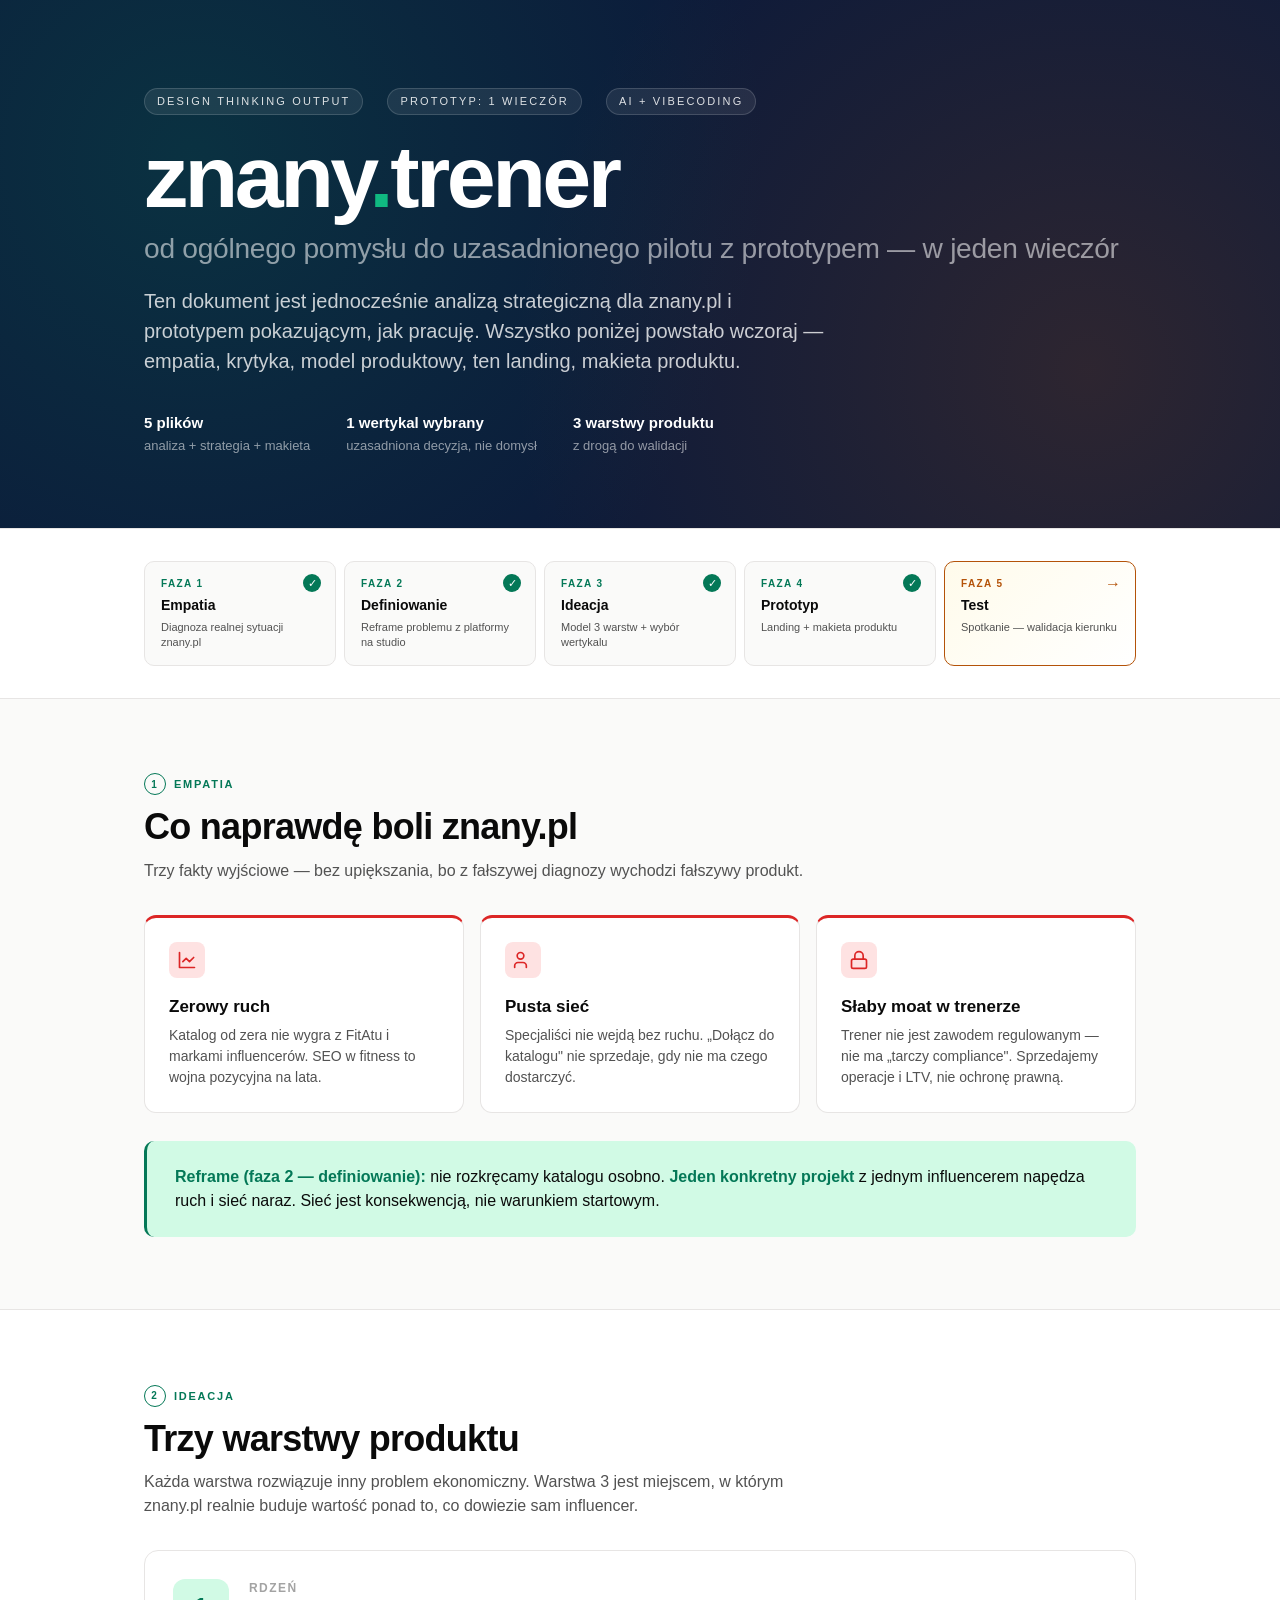
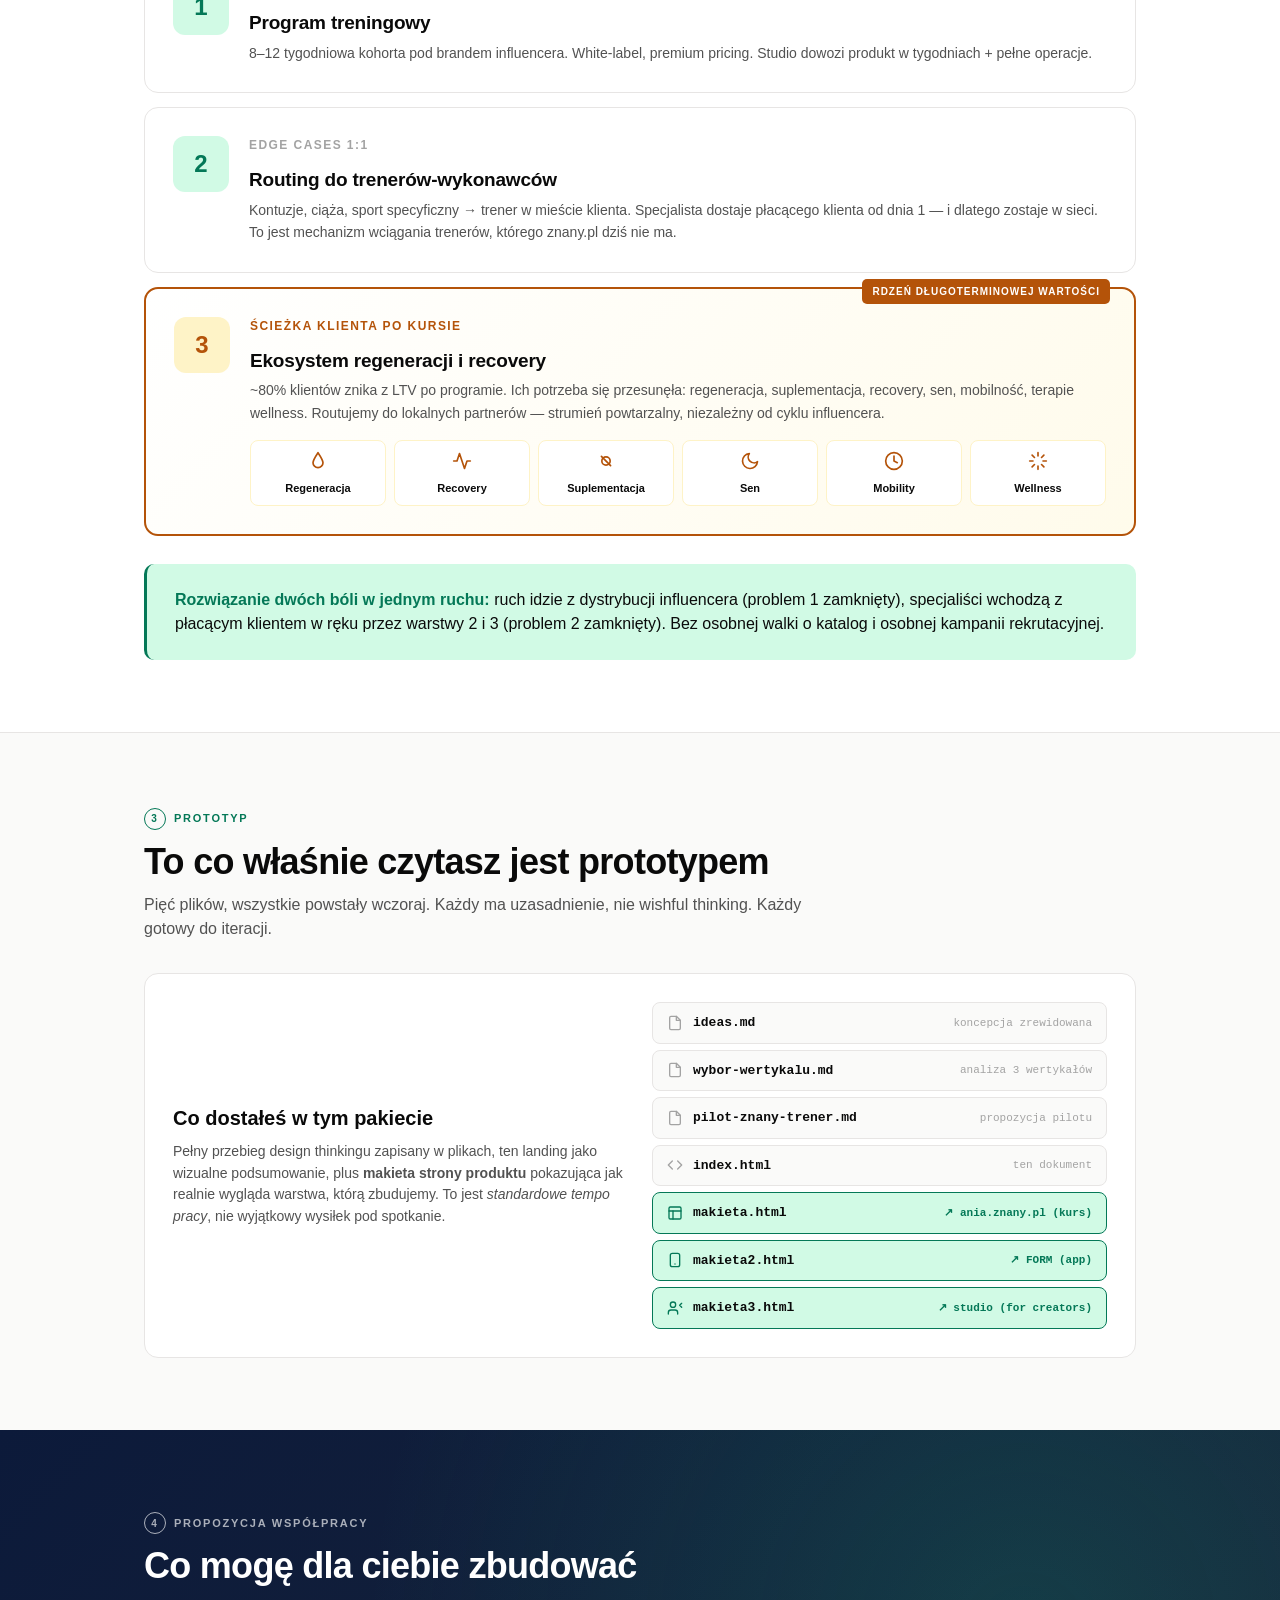
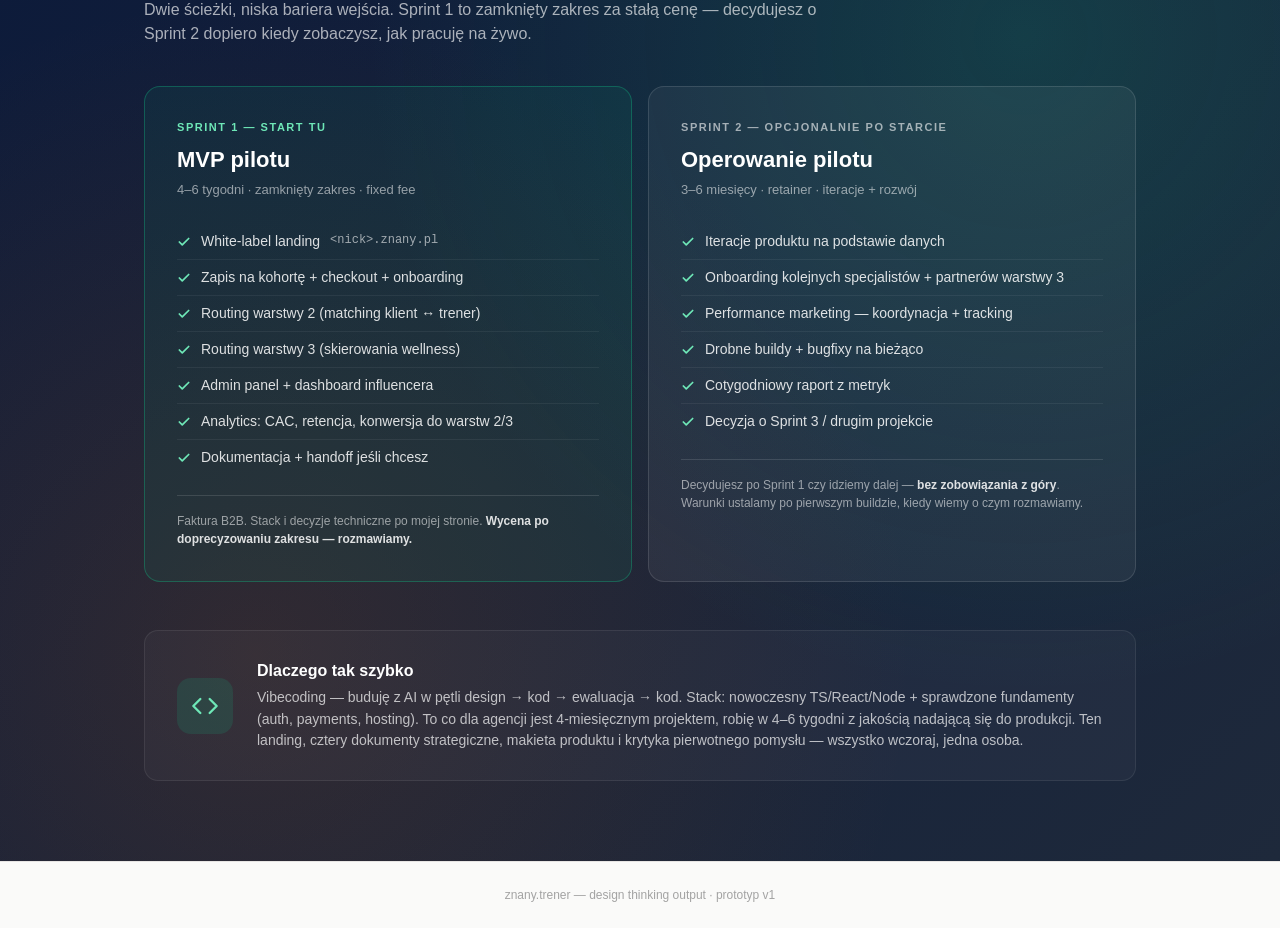
==== index.html @ 014f3fa9 "znany.trener — design thinking output + 3 satellite mockups Pełen output procesu Design Thinking dla" ====
<!DOCTYPE html>
<html lang="pl">
<head>
<meta charset="UTF-8">
<meta name="viewport" content="width=device-width, initial-scale=1.0">
<title>znany.trener — design thinking output</title>
<style>
  :root {
    --bg: #fafaf9;
    --surface: #ffffff;
    --ink: #0a0a0a;
    --ink-2: #525252;
    --ink-3: #a3a3a3;
    --line: #e7e5e4;
    --accent: #047857;
    --accent-soft: #d1fae5;
    --warn: #dc2626;
    --gold: #b45309;
    --gold-soft: #fef3c7;
    --navy: #0c1a3a;
  }
  * { box-sizing: border-box; margin: 0; padding: 0; }
  body {
    font-family: -apple-system, BlinkMacSystemFont, 'Segoe UI', Roboto, sans-serif;
    background: var(--bg);
    color: var(--ink);
    line-height: 1.5;
    -webkit-font-smoothing: antialiased;
  }
  .container { max-width: 1040px; margin: 0 auto; padding: 0 24px; }
  section { padding: 72px 0; }
  a { color: inherit; }

  /* Hero */
  .hero {
    background: var(--navy);
    color: white;
    padding: 88px 0 72px;
    position: relative;
    overflow: hidden;
  }
  .hero::before {
    content: '';
    position: absolute; inset: 0;
    background:
      radial-gradient(circle at 15% 30%, rgba(4,120,87,0.25), transparent 50%),
      radial-gradient(circle at 85% 70%, rgba(180,83,9,0.2), transparent 50%);
  }
  .hero-inner { position: relative; }
  .hero .meta-top {
    font-size: 12px;
    text-transform: uppercase;
    letter-spacing: 0.18em;
    color: rgba(255,255,255,0.55);
    margin-bottom: 20px;
    display: flex;
    gap: 24px;
    flex-wrap: wrap;
    align-items: center;
  }
  .hero .meta-top span.tag {
    display: inline-flex;
    align-items: center;
    gap: 6px;
    background: rgba(255,255,255,0.08);
    border: 1px solid rgba(255,255,255,0.15);
    border-radius: 100px;
    padding: 4px 12px;
    color: rgba(255,255,255,0.85);
    font-size: 11px;
  }
  .hero h1 {
    font-size: clamp(48px, 8vw, 88px);
    font-weight: 800;
    letter-spacing: -0.04em;
    line-height: 0.96;
    margin-bottom: 24px;
  }
  .hero h1 .dot { color: #10b981; }
  .hero h1 small {
    display: block;
    font-size: 0.32em;
    font-weight: 500;
    letter-spacing: -0.01em;
    color: rgba(255,255,255,0.55);
    margin-top: 16px;
  }
  .hero .lead {
    font-size: clamp(17px, 1.7vw, 20px);
    color: rgba(255,255,255,0.78);
    max-width: 680px;
    margin-bottom: 36px;
  }
  .hero-meta {
    display: flex; gap: 36px; flex-wrap: wrap; font-size: 13px;
  }
  .hero-meta div { color: rgba(255,255,255,0.55); }
  .hero-meta strong { display: block; color: white; font-size: 15px; margin-bottom: 2px; }

  /* Process bar */
  .process-bar {
    background: white;
    border-top: 1px solid var(--line);
    border-bottom: 1px solid var(--line);
    padding: 32px 0;
  }
  .process {
    display: grid;
    grid-template-columns: repeat(5, 1fr);
    gap: 8px;
    align-items: stretch;
  }
  @media (max-width: 800px) { .process { grid-template-columns: repeat(2, 1fr); } }
  .phase {
    text-align: left;
    padding: 14px 16px;
    border-radius: 10px;
    background: var(--bg);
    border: 1px solid var(--line);
    position: relative;
  }
  .phase .step {
    font-size: 10px;
    font-weight: 700;
    color: var(--accent);
    letter-spacing: 0.14em;
    text-transform: uppercase;
    margin-bottom: 4px;
  }
  .phase h4 { font-size: 14px; font-weight: 700; margin-bottom: 4px; }
  .phase p { font-size: 11px; color: var(--ink-2); line-height: 1.4; }
  .phase.done::after {
    content: '✓';
    position: absolute;
    top: 12px; right: 14px;
    width: 18px; height: 18px;
    background: var(--accent);
    color: white;
    border-radius: 50%;
    display: flex; align-items: center; justify-content: center;
    font-size: 11px;
  }
  .phase.now {
    background: linear-gradient(135deg, #fffbeb 0%, white 100%);
    border-color: var(--gold);
  }
  .phase.now .step { color: var(--gold); }
  .phase.now::after {
    content: '→';
    position: absolute;
    top: 10px; right: 14px;
    color: var(--gold);
    font-weight: 800;
    font-size: 16px;
  }

  /* Section heading */
  .label {
    font-size: 11px;
    font-weight: 700;
    text-transform: uppercase;
    letter-spacing: 0.16em;
    color: var(--accent);
    margin-bottom: 12px;
    display: inline-flex;
    align-items: center;
    gap: 8px;
  }
  .label .num {
    width: 22px; height: 22px;
    border: 1px solid currentColor;
    border-radius: 50%;
    display: inline-flex;
    align-items: center;
    justify-content: center;
    font-size: 10px;
  }
  h2 {
    font-size: clamp(26px, 3.6vw, 36px);
    font-weight: 800;
    letter-spacing: -0.02em;
    line-height: 1.1;
    margin-bottom: 12px;
    max-width: 760px;
  }
  .h2-sub {
    color: var(--ink-2);
    font-size: 16px;
    max-width: 700px;
    margin-bottom: 32px;
  }

  /* Diagnoza */
  .problems {
    display: grid;
    grid-template-columns: repeat(3, 1fr);
    gap: 16px;
  }
  @media (max-width: 700px) { .problems { grid-template-columns: 1fr; } }
  .problem {
    background: white;
    border: 1px solid var(--line);
    border-top: 3px solid var(--warn);
    border-radius: 12px;
    padding: 24px;
  }
  .problem .ico {
    width: 36px; height: 36px;
    background: #fee2e2;
    border-radius: 8px;
    display: flex; align-items: center; justify-content: center;
    color: var(--warn);
    margin-bottom: 16px;
  }
  .problem h3 { font-size: 17px; font-weight: 700; margin-bottom: 6px; }
  .problem p { font-size: 14px; color: var(--ink-2); }

  .insight {
    margin-top: 28px;
    padding: 24px 28px;
    background: var(--accent-soft);
    border-left: 3px solid var(--accent);
    border-radius: 10px;
    font-size: 16px;
    color: var(--ink);
  }
  .insight strong { color: var(--accent); }

  /* Layers */
  .layers { display: flex; flex-direction: column; gap: 14px; }
  .layer {
    background: white;
    border: 1px solid var(--line);
    border-radius: 14px;
    padding: 28px;
    display: grid;
    grid-template-columns: 56px 1fr;
    gap: 20px;
    align-items: flex-start;
  }
  .layer-num {
    width: 56px; height: 56px;
    border-radius: 12px;
    background: var(--accent-soft);
    color: var(--accent);
    display: flex; align-items: center; justify-content: center;
    font-size: 24px; font-weight: 800;
  }
  .layer h3 { font-size: 19px; font-weight: 700; margin-bottom: 4px; letter-spacing: -0.01em; }
  .layer .sub { font-size: 12px; text-transform: uppercase; letter-spacing: 0.12em; color: var(--ink-3); margin-bottom: 12px; font-weight: 600; }
  .layer p { font-size: 14px; color: var(--ink-2); line-height: 1.6; }

  .layer.gold {
    border: 2px solid var(--gold);
    background: linear-gradient(135deg, white 0%, #fffbeb 100%);
    position: relative;
  }
  .layer.gold .layer-num { background: var(--gold-soft); color: var(--gold); }
  .layer.gold .sub { color: var(--gold); }
  .layer.gold::after {
    content: 'rdzeń długoterminowej wartości';
    position: absolute; top: -10px; right: 24px;
    background: var(--gold); color: white;
    font-size: 10px; font-weight: 700;
    text-transform: uppercase; letter-spacing: 0.1em;
    padding: 5px 10px; border-radius: 5px;
  }
  .substreams {
    margin-top: 16px;
    display: grid;
    grid-template-columns: repeat(6, 1fr);
    gap: 8px;
  }
  @media (max-width: 700px) { .substreams { grid-template-columns: repeat(3, 1fr); } }
  .sub-pill {
    background: white;
    border: 1px solid var(--gold-soft);
    border-radius: 8px;
    padding: 10px 6px;
    text-align: center;
  }
  .sub-pill svg { width: 20px; height: 20px; color: var(--gold); margin-bottom: 4px; }
  .sub-pill div { font-size: 11px; font-weight: 600; color: var(--ink); line-height: 1.2; }

  /* Prototype meta + mockup link */
  .meta-prototype {
    margin-top: 24px;
    background: white;
    border: 1px solid var(--line);
    border-radius: 14px;
    padding: 28px;
    display: grid;
    grid-template-columns: 1fr 1fr;
    gap: 24px;
    align-items: center;
  }
  @media (max-width: 700px) { .meta-prototype { grid-template-columns: 1fr; } }
  .meta-prototype h3 { font-size: 20px; font-weight: 700; margin-bottom: 8px; }
  .meta-prototype p { font-size: 14px; color: var(--ink-2); line-height: 1.55; }
  .file-list { display: flex; flex-direction: column; gap: 6px; }
  .file-row {
    display: flex; align-items: center; gap: 10px;
    background: var(--bg);
    border: 1px solid var(--line);
    border-radius: 8px;
    padding: 10px 14px;
    font-size: 13px;
    font-family: 'SF Mono', Monaco, Consolas, monospace;
    text-decoration: none;
    color: inherit;
    transition: background 0.15s;
  }
  .file-row svg { color: var(--ink-3); flex-shrink: 0; }
  .file-row .name { color: var(--ink); font-weight: 600; }
  .file-row .size { color: var(--ink-3); margin-left: auto; font-size: 11px; }
  .file-row.cta {
    background: var(--accent-soft);
    border-color: var(--accent);
  }
  .file-row.cta:hover { background: #a7f3d0; }
  .file-row.cta svg { color: var(--accent); }
  .file-row.cta .size { color: var(--accent); font-weight: 700; }

  /* Offer */
  .offer {
    background: linear-gradient(135deg, #0c1a3a 0%, #1e293b 100%);
    color: white;
    padding: 80px 0;
    position: relative;
    overflow: hidden;
  }
  .offer::before {
    content: ''; position: absolute; inset: 0;
    background:
      radial-gradient(circle at 80% 20%, rgba(16,185,129,0.18), transparent 50%),
      radial-gradient(circle at 20% 80%, rgba(180,83,9,0.18), transparent 50%);
  }
  .offer .container { position: relative; }
  .offer .label { color: rgba(255,255,255,0.65); }
  .offer h2 { color: white; max-width: 800px; }
  .offer .h2-sub { color: rgba(255,255,255,0.65); margin-bottom: 40px; }

  .sprints {
    display: grid;
    grid-template-columns: 1fr 1fr;
    gap: 16px;
  }
  @media (max-width: 800px) { .sprints { grid-template-columns: 1fr; } }
  .sprint {
    background: rgba(255,255,255,0.05);
    border: 1px solid rgba(255,255,255,0.12);
    border-radius: 16px;
    padding: 32px;
  }
  .sprint.primary {
    background: rgba(16,185,129,0.08);
    border-color: rgba(16,185,129,0.35);
  }
  .sprint-tag {
    font-size: 11px;
    text-transform: uppercase;
    letter-spacing: 0.14em;
    color: rgba(255,255,255,0.6);
    font-weight: 700;
    margin-bottom: 8px;
  }
  .sprint.primary .sprint-tag { color: #6ee7b7; }
  .sprint h3 { font-size: 22px; font-weight: 800; margin-bottom: 4px; }
  .sprint .duration { font-size: 13px; color: rgba(255,255,255,0.55); margin-bottom: 24px; }
  .sprint ul { list-style: none; padding: 0; margin-bottom: 20px; }
  .sprint li {
    font-size: 14px;
    color: rgba(255,255,255,0.85);
    padding: 7px 0;
    display: flex;
    gap: 10px;
    align-items: flex-start;
    border-bottom: 1px solid rgba(255,255,255,0.06);
  }
  .sprint li:last-child { border-bottom: none; }
  .sprint li svg { color: #6ee7b7; flex-shrink: 0; margin-top: 4px; }
  .sprint .terms {
    font-size: 12px;
    color: rgba(255,255,255,0.55);
    line-height: 1.55;
    padding-top: 16px;
    border-top: 1px solid rgba(255,255,255,0.12);
  }
  .sprint .terms strong { color: rgba(255,255,255,0.85); }

  /* About me */
  .about {
    margin-top: 48px;
    background: rgba(255,255,255,0.03);
    border: 1px solid rgba(255,255,255,0.08);
    border-radius: 14px;
    padding: 28px 32px;
    display: grid;
    grid-template-columns: auto 1fr;
    gap: 24px;
    align-items: center;
  }
  @media (max-width: 700px) { .about { grid-template-columns: 1fr; } }
  .about-icon {
    width: 56px; height: 56px;
    background: rgba(16,185,129,0.15);
    color: #6ee7b7;
    border-radius: 14px;
    display: flex; align-items: center; justify-content: center;
  }
  .about h4 { font-size: 16px; font-weight: 700; color: white; margin-bottom: 4px; }
  .about p { font-size: 14px; color: rgba(255,255,255,0.7); line-height: 1.55; }

  footer {
    padding: 24px 0;
    text-align: center;
    color: var(--ink-3);
    font-size: 12px;
    border-top: 1px solid var(--line);
  }

  /* ============================
     MOBILE FIXES
     ============================ */
  @media (max-width: 640px) {
    .container { padding: 0 18px; }
    section { padding: 56px 0; }

    /* Hero */
    .hero { padding: 56px 0 52px; }
    .hero .meta-top { gap: 8px; margin-bottom: 16px; }
    .hero .meta-top span.tag { font-size: 10px; padding: 4px 10px; letter-spacing: 0.1em; }
    .hero h1 { font-size: 44px; margin-bottom: 18px; line-height: 0.98; letter-spacing: -0.03em; }
    .hero h1 small { font-size: 14px; margin-top: 12px; line-height: 1.35; }
    .hero .lead { font-size: 15px; margin-bottom: 28px; line-height: 1.5; }
    .hero-meta { gap: 18px; }
    .hero-meta div { font-size: 12px; }
    .hero-meta strong { font-size: 13px; margin-bottom: 2px; }

    /* Process bar — single column on small */
    .process-bar { padding: 22px 0; }
    .process { grid-template-columns: 1fr; gap: 6px; }
    .phase { padding: 12px 14px; padding-right: 38px; }
    .phase h4 { font-size: 13px; }
    .phase p { font-size: 11px; }
    .phase.done::after, .phase.now::after { top: 14px; }

    /* Sections */
    h2 { font-size: 26px; margin-bottom: 8px; letter-spacing: -0.02em; line-height: 1.15; }
    .h2-sub, p.intro { font-size: 15px; margin-bottom: 28px; line-height: 1.55; }
    .label { font-size: 10px; letter-spacing: 0.14em; }
    .label .num { width: 20px; height: 20px; font-size: 9px; }

    /* Problem cards */
    .problems { gap: 12px; }
    .problem { padding: 20px; border-radius: 10px; }
    .problem .ico { width: 32px; height: 32px; margin-bottom: 14px; }
    .problem h3 { font-size: 16px; }
    .problem p { font-size: 13px; }

    /* Insight callout */
    .insight, [class*="insight"] { padding: 18px 20px; font-size: 14px; line-height: 1.55; }

    /* Layers */
    .layers { gap: 10px; }
    .layer { padding: 22px 20px; grid-template-columns: 44px 1fr; gap: 16px; border-radius: 12px; }
    .layer-num { width: 44px; height: 44px; font-size: 20px; border-radius: 10px; }
    .layer h3 { font-size: 17px; }
    .layer .sub { font-size: 10px; margin-bottom: 8px; letter-spacing: 0.1em; }
    .layer p { font-size: 13px; line-height: 1.55; }

    /* Layer 3 ribbon — krótszy tekst i mniej miejsca */
    .layer.gold::after {
      content: 'rdzeń wartości';
      right: 14px;
      top: -9px;
      font-size: 9px;
      padding: 4px 8px;
      letter-spacing: 0.06em;
    }

    /* Substreams — 2 cols zamiast 3 dla większych pillów */
    .substreams { grid-template-columns: repeat(2, 1fr); gap: 6px; margin-top: 14px; }
    .sub-pill { padding: 12px 8px; }
    .sub-pill svg { width: 20px; height: 20px; }
    .sub-pill div { font-size: 11px; }

    /* Prototype meta */
    .meta-prototype { padding: 22px 20px; gap: 18px; border-radius: 12px; }
    .meta-prototype h3 { font-size: 18px; }
    .meta-prototype p { font-size: 13px; }
    .file-row { padding: 10px 12px; font-size: 12px; border-radius: 7px; }
    .file-row .size { font-size: 10px; }

    /* Offer */
    .offer { padding: 56px 0; }
    .sprints { gap: 12px; }
    .sprint { padding: 24px 20px; border-radius: 12px; }
    .sprint h3 { font-size: 19px; }
    .sprint .duration { font-size: 12px; margin-bottom: 18px; }
    .sprint ul { margin-bottom: 16px; }
    .sprint li { font-size: 13px; padding: 6px 0; }
    .sprint li code { font-size: 11px !important; word-break: break-all; }
    .sprint .terms { font-size: 11px; padding-top: 14px; line-height: 1.55; }

    /* About */
    .about { padding: 22px 20px; gap: 16px; border-radius: 10px; }
    .about-icon { width: 44px; height: 44px; }
    .about h4 { font-size: 15px; }
    .about p { font-size: 13px; line-height: 1.55; }

    /* Footer */
    footer { padding: 20px 0; font-size: 11px; }
  }

  /* Very small phones */
  @media (max-width: 360px) {
    .container { padding: 0 14px; }
    .hero h1 { font-size: 38px; }
    .hero .meta-top span.tag { font-size: 9px; padding: 3px 8px; }
    .hero-meta { gap: 14px; }
    h2 { font-size: 23px; }
    .layer-num { width: 40px; height: 40px; font-size: 18px; }
    .layer { grid-template-columns: 40px 1fr; gap: 14px; padding: 20px 16px; }
  }
</style>
</head>
<body>

<!-- HERO -->
<section class="hero">
  <div class="container hero-inner">
    <div class="meta-top">
      <span class="tag">design thinking output</span>
      <span class="tag">prototyp: 1 wieczór</span>
      <span class="tag">AI + vibecoding</span>
    </div>
    <h1>znany<span class="dot">.</span>trener
      <small>od ogólnego pomysłu do uzasadnionego pilotu z prototypem — w jeden wieczór</small>
    </h1>
    <p class="lead">Ten dokument jest jednocześnie analizą strategiczną dla znany.pl i prototypem pokazującym, jak pracuję. Wszystko poniżej powstało wczoraj — empatia, krytyka, model produktowy, ten landing, makieta produktu.</p>
    <div class="hero-meta">
      <div><strong>5 plików</strong>analiza + strategia + makieta</div>
      <div><strong>1 wertykal wybrany</strong>uzasadniona decyzja, nie domysł</div>
      <div><strong>3 warstwy produktu</strong>z drogą do walidacji</div>
    </div>
  </div>
</section>

<!-- PROCESS BAR -->
<div class="process-bar">
  <div class="container">
    <div class="process">
      <div class="phase done">
        <div class="step">faza 1</div>
        <h4>Empatia</h4>
        <p>Diagnoza realnej sytuacji znany.pl</p>
      </div>
      <div class="phase done">
        <div class="step">faza 2</div>
        <h4>Definiowanie</h4>
        <p>Reframe problemu z platformy na studio</p>
      </div>
      <div class="phase done">
        <div class="step">faza 3</div>
        <h4>Ideacja</h4>
        <p>Model 3 warstw + wybór wertykalu</p>
      </div>
      <div class="phase done">
        <div class="step">faza 4</div>
        <h4>Prototyp</h4>
        <p>Landing + makieta produktu</p>
      </div>
      <div class="phase now">
        <div class="step">faza 5</div>
        <h4>Test</h4>
        <p>Spotkanie — walidacja kierunku</p>
      </div>
    </div>
  </div>
</div>

<!-- EMPATHY -->
<section>
  <div class="container">
    <div class="label"><span class="num">1</span>empatia</div>
    <h2>Co naprawdę boli znany.pl</h2>
    <p class="h2-sub">Trzy fakty wyjściowe — bez upiększania, bo z fałszywej diagnozy wychodzi fałszywy produkt.</p>

    <div class="problems">
      <div class="problem">
        <div class="ico">
          <svg width="20" height="20" viewBox="0 0 24 24" fill="none" stroke="currentColor" stroke-width="2" stroke-linecap="round" stroke-linejoin="round"><path d="M3 3v18h18"/><path d="M7 14l4-4 4 4 5-5"/></svg>
        </div>
        <h3>Zerowy ruch</h3>
        <p>Katalog od zera nie wygra z FitAtu i markami influencerów. SEO w fitness to wojna pozycyjna na lata.</p>
      </div>
      <div class="problem">
        <div class="ico">
          <svg width="20" height="20" viewBox="0 0 24 24" fill="none" stroke="currentColor" stroke-width="2" stroke-linecap="round" stroke-linejoin="round"><path d="M16 21v-2a4 4 0 0 0-4-4H6a4 4 0 0 0-4 4v2"/><circle cx="9" cy="7" r="4"/></svg>
        </div>
        <h3>Pusta sieć</h3>
        <p>Specjaliści nie wejdą bez ruchu. „Dołącz do katalogu" nie sprzedaje, gdy nie ma czego dostarczyć.</p>
      </div>
      <div class="problem">
        <div class="ico">
          <svg width="20" height="20" viewBox="0 0 24 24" fill="none" stroke="currentColor" stroke-width="2" stroke-linecap="round" stroke-linejoin="round"><rect x="3" y="11" width="18" height="11" rx="2"/><path d="M7 11V7a5 5 0 0 1 10 0v4"/></svg>
        </div>
        <h3>Słaby moat w trenerze</h3>
        <p>Trener nie jest zawodem regulowanym — nie ma „tarczy compliance". Sprzedajemy operacje i LTV, nie ochronę prawną.</p>
      </div>
    </div>

    <div class="insight">
      <strong>Reframe (faza 2 — definiowanie):</strong> nie rozkręcamy katalogu osobno. <strong>Jeden konkretny projekt</strong> z jednym influencerem napędza ruch i sieć naraz. Sieć jest konsekwencją, nie warunkiem startowym.
    </div>
  </div>
</section>

<!-- IDEATE: 3 LAYERS -->
<section style="background: white; border-top: 1px solid var(--line); border-bottom: 1px solid var(--line);">
  <div class="container">
    <div class="label"><span class="num">2</span>ideacja</div>
    <h2>Trzy warstwy produktu</h2>
    <p class="h2-sub">Każda warstwa rozwiązuje inny problem ekonomiczny. Warstwa 3 jest miejscem, w którym znany.pl realnie buduje wartość ponad to, co dowiezie sam influencer.</p>

    <div class="layers">
      <div class="layer">
        <div class="layer-num">1</div>
        <div>
          <div class="sub">rdzeń</div>
          <h3>Program treningowy</h3>
          <p>8–12 tygodniowa kohorta pod brandem influencera. White-label, premium pricing. Studio dowozi produkt w tygodniach + pełne operacje.</p>
        </div>
      </div>

      <div class="layer">
        <div class="layer-num">2</div>
        <div>
          <div class="sub">edge cases 1:1</div>
          <h3>Routing do trenerów-wykonawców</h3>
          <p>Kontuzje, ciąża, sport specyficzny → trener w mieście klienta. Specjalista dostaje płacącego klienta od dnia 1 — i dlatego zostaje w sieci. To jest mechanizm wciągania trenerów, którego znany.pl dziś nie ma.</p>
        </div>
      </div>

      <div class="layer gold">
        <div class="layer-num">3</div>
        <div>
          <div class="sub">ścieżka klienta po kursie</div>
          <h3>Ekosystem regeneracji i recovery</h3>
          <p>~80% klientów znika z LTV po programie. Ich potrzeba się przesunęła: regeneracja, suplementacja, recovery, sen, mobilność, terapie wellness. Routujemy do lokalnych partnerów — strumień powtarzalny, niezależny od cyklu influencera.</p>
          <div class="substreams">
            <div class="sub-pill"><svg viewBox="0 0 24 24" fill="none" stroke="currentColor" stroke-width="2" stroke-linecap="round" stroke-linejoin="round"><path d="M12 2C8 8 6 11 6 14a6 6 0 0 0 12 0c0-3-2-6-6-12z"/></svg><div>Regeneracja</div></div>
            <div class="sub-pill"><svg viewBox="0 0 24 24" fill="none" stroke="currentColor" stroke-width="2" stroke-linecap="round" stroke-linejoin="round"><path d="M22 12h-4l-3 9L9 3l-3 9H2"/></svg><div>Recovery</div></div>
            <div class="sub-pill"><svg viewBox="0 0 24 24" fill="none" stroke="currentColor" stroke-width="2" stroke-linecap="round" stroke-linejoin="round"><circle cx="12" cy="12" r="5"/><path d="M6.5 6.5l11 11"/></svg><div>Suplementacja</div></div>
            <div class="sub-pill"><svg viewBox="0 0 24 24" fill="none" stroke="currentColor" stroke-width="2" stroke-linecap="round" stroke-linejoin="round"><path d="M21 12.79A9 9 0 1 1 11.21 3 7 7 0 0 0 21 12.79z"/></svg><div>Sen</div></div>
            <div class="sub-pill"><svg viewBox="0 0 24 24" fill="none" stroke="currentColor" stroke-width="2" stroke-linecap="round" stroke-linejoin="round"><circle cx="12" cy="12" r="10"/><path d="M12 6v6l4 2"/></svg><div>Mobility</div></div>
            <div class="sub-pill"><svg viewBox="0 0 24 24" fill="none" stroke="currentColor" stroke-width="2" stroke-linecap="round" stroke-linejoin="round"><path d="M12 2v4M12 18v4M2 12h4M18 12h4M4.93 4.93l2.83 2.83M16.24 16.24l2.83 2.83M4.93 19.07l2.83-2.83M16.24 7.76l2.83-2.83"/></svg><div>Wellness</div></div>
          </div>
        </div>
      </div>
    </div>

    <div class="insight">
      <strong>Rozwiązanie dwóch bóli w jednym ruchu:</strong> ruch idzie z dystrybucji influencera (problem 1 zamknięty), specjaliści wchodzą z płacącym klientem w ręku przez warstwy 2 i 3 (problem 2 zamknięty). Bez osobnej walki o katalog i osobnej kampanii rekrutacyjnej.
    </div>
  </div>
</section>

<!-- PROTOTYPE (META) -->
<section>
  <div class="container">
    <div class="label"><span class="num">3</span>prototyp</div>
    <h2>To co właśnie czytasz jest prototypem</h2>
    <p class="h2-sub">Pięć plików, wszystkie powstały wczoraj. Każdy ma uzasadnienie, nie wishful thinking. Każdy gotowy do iteracji.</p>

    <div class="meta-prototype">
      <div>
        <h3>Co dostałeś w tym pakiecie</h3>
        <p>Pełny przebieg design thinkingu zapisany w plikach, ten landing jako wizualne podsumowanie, plus <strong>makieta strony produktu</strong> pokazująca jak realnie wygląda warstwa, którą zbudujemy. To jest <em>standardowe tempo pracy</em>, nie wyjątkowy wysiłek pod spotkanie.</p>
      </div>
      <div class="file-list">
        <a class="file-row" href="reader.html#ideas">
          <svg width="16" height="16" viewBox="0 0 24 24" fill="none" stroke="currentColor" stroke-width="2" stroke-linecap="round" stroke-linejoin="round"><path d="M14 2H6a2 2 0 0 0-2 2v16a2 2 0 0 0 2 2h12a2 2 0 0 0 2-2V8z"/><polyline points="14 2 14 8 20 8"/></svg>
          <span class="name">ideas.md</span>
          <span class="size">koncepcja zrewidowana</span>
        </a>
        <a class="file-row" href="reader.html#wybor">
          <svg width="16" height="16" viewBox="0 0 24 24" fill="none" stroke="currentColor" stroke-width="2" stroke-linecap="round" stroke-linejoin="round"><path d="M14 2H6a2 2 0 0 0-2 2v16a2 2 0 0 0 2 2h12a2 2 0 0 0 2-2V8z"/><polyline points="14 2 14 8 20 8"/></svg>
          <span class="name">wybor-wertykalu.md</span>
          <span class="size">analiza 3 wertykałów</span>
        </a>
        <a class="file-row" href="reader.html#pilot">
          <svg width="16" height="16" viewBox="0 0 24 24" fill="none" stroke="currentColor" stroke-width="2" stroke-linecap="round" stroke-linejoin="round"><path d="M14 2H6a2 2 0 0 0-2 2v16a2 2 0 0 0 2 2h12a2 2 0 0 0 2-2V8z"/><polyline points="14 2 14 8 20 8"/></svg>
          <span class="name">pilot-znany-trener.md</span>
          <span class="size">propozycja pilotu</span>
        </a>
        <div class="file-row">
          <svg width="16" height="16" viewBox="0 0 24 24" fill="none" stroke="currentColor" stroke-width="2" stroke-linecap="round" stroke-linejoin="round"><polyline points="16 18 22 12 16 6"/><polyline points="8 6 2 12 8 18"/></svg>
          <span class="name">index.html</span>
          <span class="size">ten dokument</span>
        </div>
        <a class="file-row cta" href="makieta.html">
          <svg width="16" height="16" viewBox="0 0 24 24" fill="none" stroke="currentColor" stroke-width="2" stroke-linecap="round" stroke-linejoin="round"><rect x="3" y="3" width="18" height="18" rx="2"/><line x1="3" y1="9" x2="21" y2="9"/><line x1="9" y1="21" x2="9" y2="9"/></svg>
          <span class="name">makieta.html</span>
          <span class="size">↗ ania.znany.pl (kurs)</span>
        </a>
        <a class="file-row cta" href="makieta2.html">
          <svg width="16" height="16" viewBox="0 0 24 24" fill="none" stroke="currentColor" stroke-width="2" stroke-linecap="round" stroke-linejoin="round"><rect x="5" y="2" width="14" height="20" rx="3"/><line x1="12" y1="18" x2="12" y2="18.01"/></svg>
          <span class="name">makieta2.html</span>
          <span class="size">↗ FORM (app)</span>
        </a>
        <a class="file-row cta" href="makieta3.html">
          <svg width="16" height="16" viewBox="0 0 24 24" fill="none" stroke="currentColor" stroke-width="2" stroke-linecap="round" stroke-linejoin="round"><path d="M16 21v-2a4 4 0 0 0-4-4H6a4 4 0 0 0-4 4v2"/><circle cx="9" cy="7" r="4"/><path d="M22 11l-3-3 3-3"/></svg>
          <span class="name">makieta3.html</span>
          <span class="size">↗ studio (for creators)</span>
        </a>
      </div>
    </div>
  </div>
</section>

<!-- OFFER -->
<section class="offer">
  <div class="container">
    <div class="label"><span class="num">4</span>propozycja współpracy</div>
    <h2>Co mogę dla ciebie zbudować</h2>
    <p class="h2-sub">Dwie ścieżki, niska bariera wejścia. Sprint 1 to zamknięty zakres za stałą cenę — decydujesz o Sprint 2 dopiero kiedy zobaczysz, jak pracuję na żywo.</p>

    <div class="sprints">
      <!-- Sprint 1 -->
      <div class="sprint primary">
        <div class="sprint-tag">sprint 1 — start tu</div>
        <h3>MVP pilotu</h3>
        <div class="duration">4–6 tygodni · zamknięty zakres · fixed fee</div>
        <ul>
          <li><svg width="14" height="14" viewBox="0 0 24 24" fill="none" stroke="currentColor" stroke-width="3" stroke-linecap="round" stroke-linejoin="round"><path d="M20 6L9 17l-5-5"/></svg>White-label landing <code style="font-size:12px;opacity:0.7">&lt;nick&gt;.znany.pl</code></li>
          <li><svg width="14" height="14" viewBox="0 0 24 24" fill="none" stroke="currentColor" stroke-width="3" stroke-linecap="round" stroke-linejoin="round"><path d="M20 6L9 17l-5-5"/></svg>Zapis na kohortę + checkout + onboarding</li>
          <li><svg width="14" height="14" viewBox="0 0 24 24" fill="none" stroke="currentColor" stroke-width="3" stroke-linecap="round" stroke-linejoin="round"><path d="M20 6L9 17l-5-5"/></svg>Routing warstwy 2 (matching klient ↔ trener)</li>
          <li><svg width="14" height="14" viewBox="0 0 24 24" fill="none" stroke="currentColor" stroke-width="3" stroke-linecap="round" stroke-linejoin="round"><path d="M20 6L9 17l-5-5"/></svg>Routing warstwy 3 (skierowania wellness)</li>
          <li><svg width="14" height="14" viewBox="0 0 24 24" fill="none" stroke="currentColor" stroke-width="3" stroke-linecap="round" stroke-linejoin="round"><path d="M20 6L9 17l-5-5"/></svg>Admin panel + dashboard influencera</li>
          <li><svg width="14" height="14" viewBox="0 0 24 24" fill="none" stroke="currentColor" stroke-width="3" stroke-linecap="round" stroke-linejoin="round"><path d="M20 6L9 17l-5-5"/></svg>Analytics: CAC, retencja, konwersja do warstw 2/3</li>
          <li><svg width="14" height="14" viewBox="0 0 24 24" fill="none" stroke="currentColor" stroke-width="3" stroke-linecap="round" stroke-linejoin="round"><path d="M20 6L9 17l-5-5"/></svg>Dokumentacja + handoff jeśli chcesz</li>
        </ul>
        <div class="terms">Faktura B2B. Stack i decyzje techniczne po mojej stronie. <strong>Wycena po doprecyzowaniu zakresu — rozmawiamy.</strong></div>
      </div>

      <!-- Sprint 2 -->
      <div class="sprint">
        <div class="sprint-tag">sprint 2 — opcjonalnie po starcie</div>
        <h3>Operowanie pilotu</h3>
        <div class="duration">3–6 miesięcy · retainer · iteracje + rozwój</div>
        <ul>
          <li><svg width="14" height="14" viewBox="0 0 24 24" fill="none" stroke="currentColor" stroke-width="3" stroke-linecap="round" stroke-linejoin="round"><path d="M20 6L9 17l-5-5"/></svg>Iteracje produktu na podstawie danych</li>
          <li><svg width="14" height="14" viewBox="0 0 24 24" fill="none" stroke="currentColor" stroke-width="3" stroke-linecap="round" stroke-linejoin="round"><path d="M20 6L9 17l-5-5"/></svg>Onboarding kolejnych specjalistów + partnerów warstwy 3</li>
          <li><svg width="14" height="14" viewBox="0 0 24 24" fill="none" stroke="currentColor" stroke-width="3" stroke-linecap="round" stroke-linejoin="round"><path d="M20 6L9 17l-5-5"/></svg>Performance marketing — koordynacja + tracking</li>
          <li><svg width="14" height="14" viewBox="0 0 24 24" fill="none" stroke="currentColor" stroke-width="3" stroke-linecap="round" stroke-linejoin="round"><path d="M20 6L9 17l-5-5"/></svg>Drobne buildy + bugfixy na bieżąco</li>
          <li><svg width="14" height="14" viewBox="0 0 24 24" fill="none" stroke="currentColor" stroke-width="3" stroke-linecap="round" stroke-linejoin="round"><path d="M20 6L9 17l-5-5"/></svg>Cotygodniowy raport z metryk</li>
          <li><svg width="14" height="14" viewBox="0 0 24 24" fill="none" stroke="currentColor" stroke-width="3" stroke-linecap="round" stroke-linejoin="round"><path d="M20 6L9 17l-5-5"/></svg>Decyzja o Sprint 3 / drugim projekcie</li>
        </ul>
        <div class="terms">Decydujesz po Sprint 1 czy idziemy dalej — <strong>bez zobowiązania z góry</strong>. Warunki ustalamy po pierwszym buildzie, kiedy wiemy o czym rozmawiamy.</div>
      </div>
    </div>

    <div class="about">
      <div class="about-icon">
        <svg width="28" height="28" viewBox="0 0 24 24" fill="none" stroke="currentColor" stroke-width="2" stroke-linecap="round" stroke-linejoin="round"><polyline points="16 18 22 12 16 6"/><polyline points="8 6 2 12 8 18"/></svg>
      </div>
      <div>
        <h4>Dlaczego tak szybko</h4>
        <p>Vibecoding — buduję z AI w pętli design → kod → ewaluacja → kod. Stack: nowoczesny TS/React/Node + sprawdzone fundamenty (auth, payments, hosting). To co dla agencji jest 4-miesięcznym projektem, robię w 4–6 tygodni z jakością nadającą się do produkcji. Ten landing, cztery dokumenty strategiczne, makieta produktu i krytyka pierwotnego pomysłu — wszystko wczoraj, jedna osoba.</p>
      </div>
    </div>
  </div>
</section>

<footer>
  <div class="container">znany.trener — design thinking output · prototyp v1</div>
</footer>

</body>
</html>
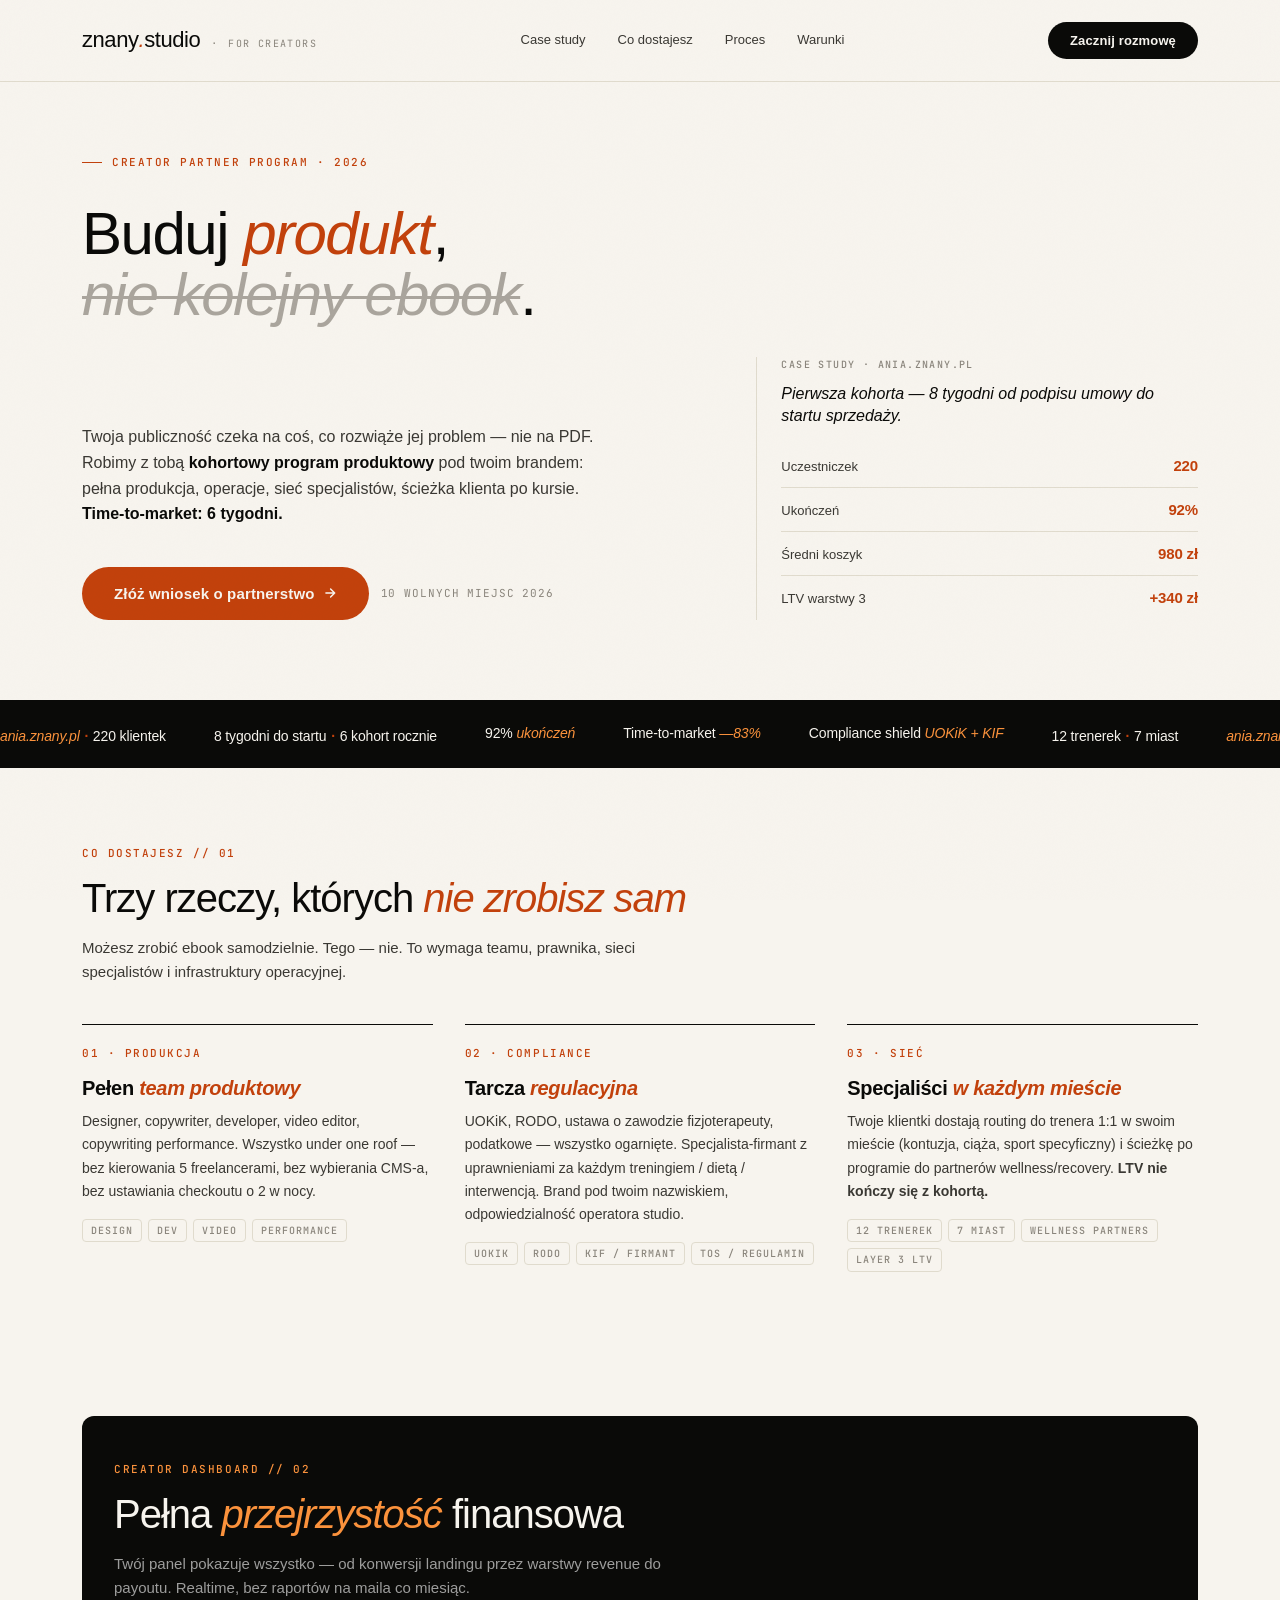
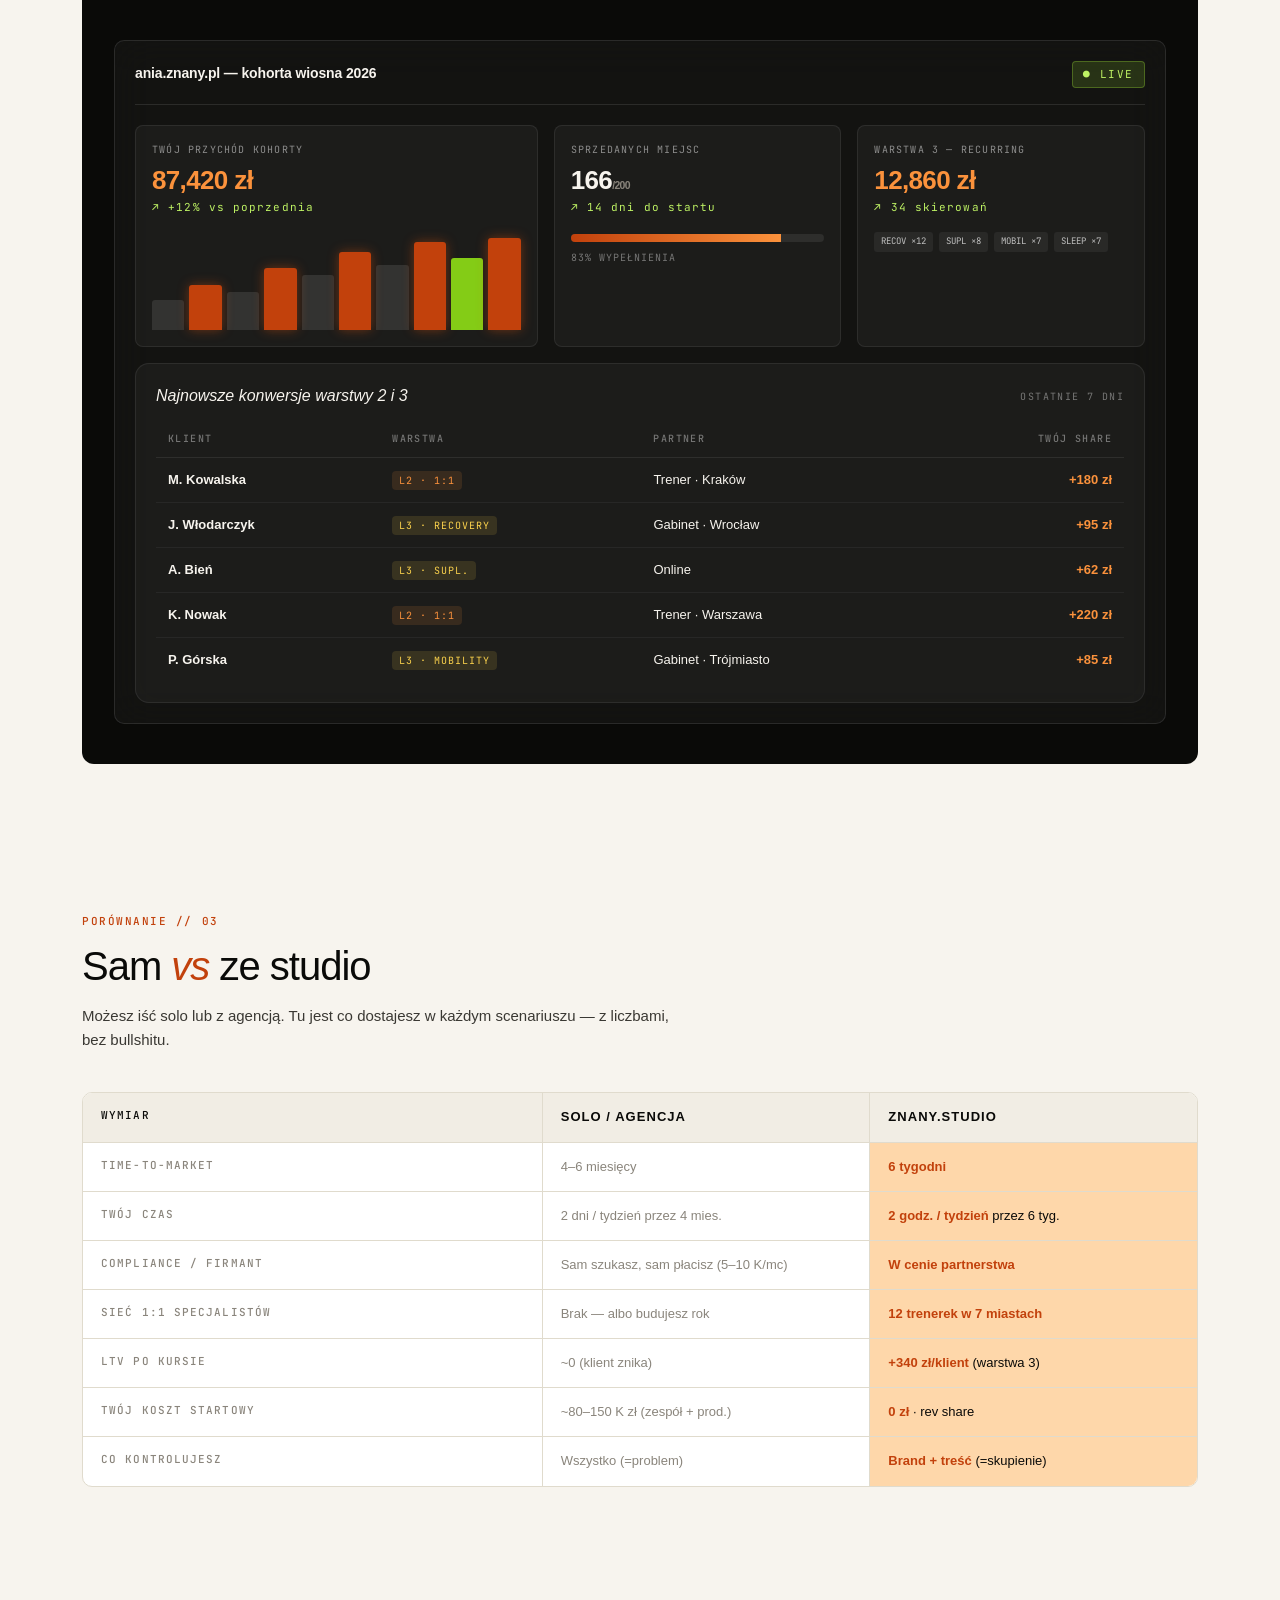
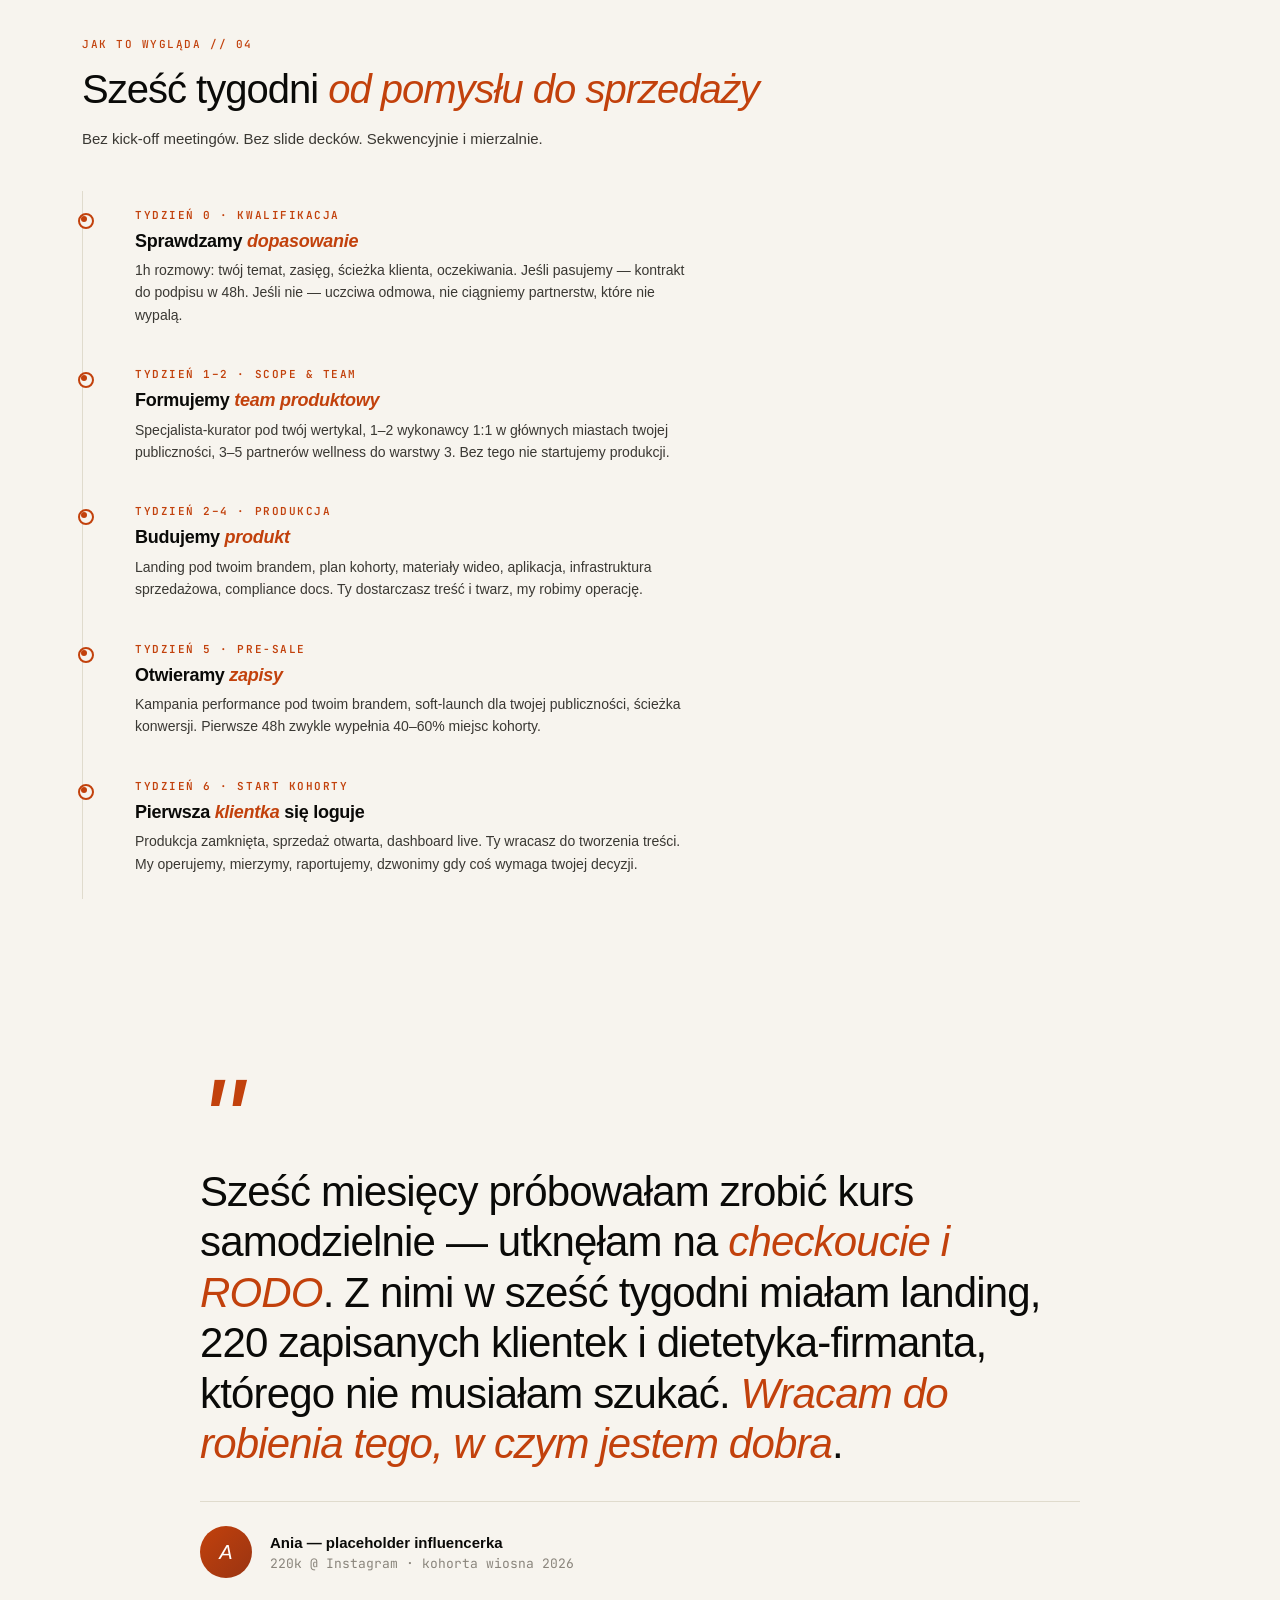
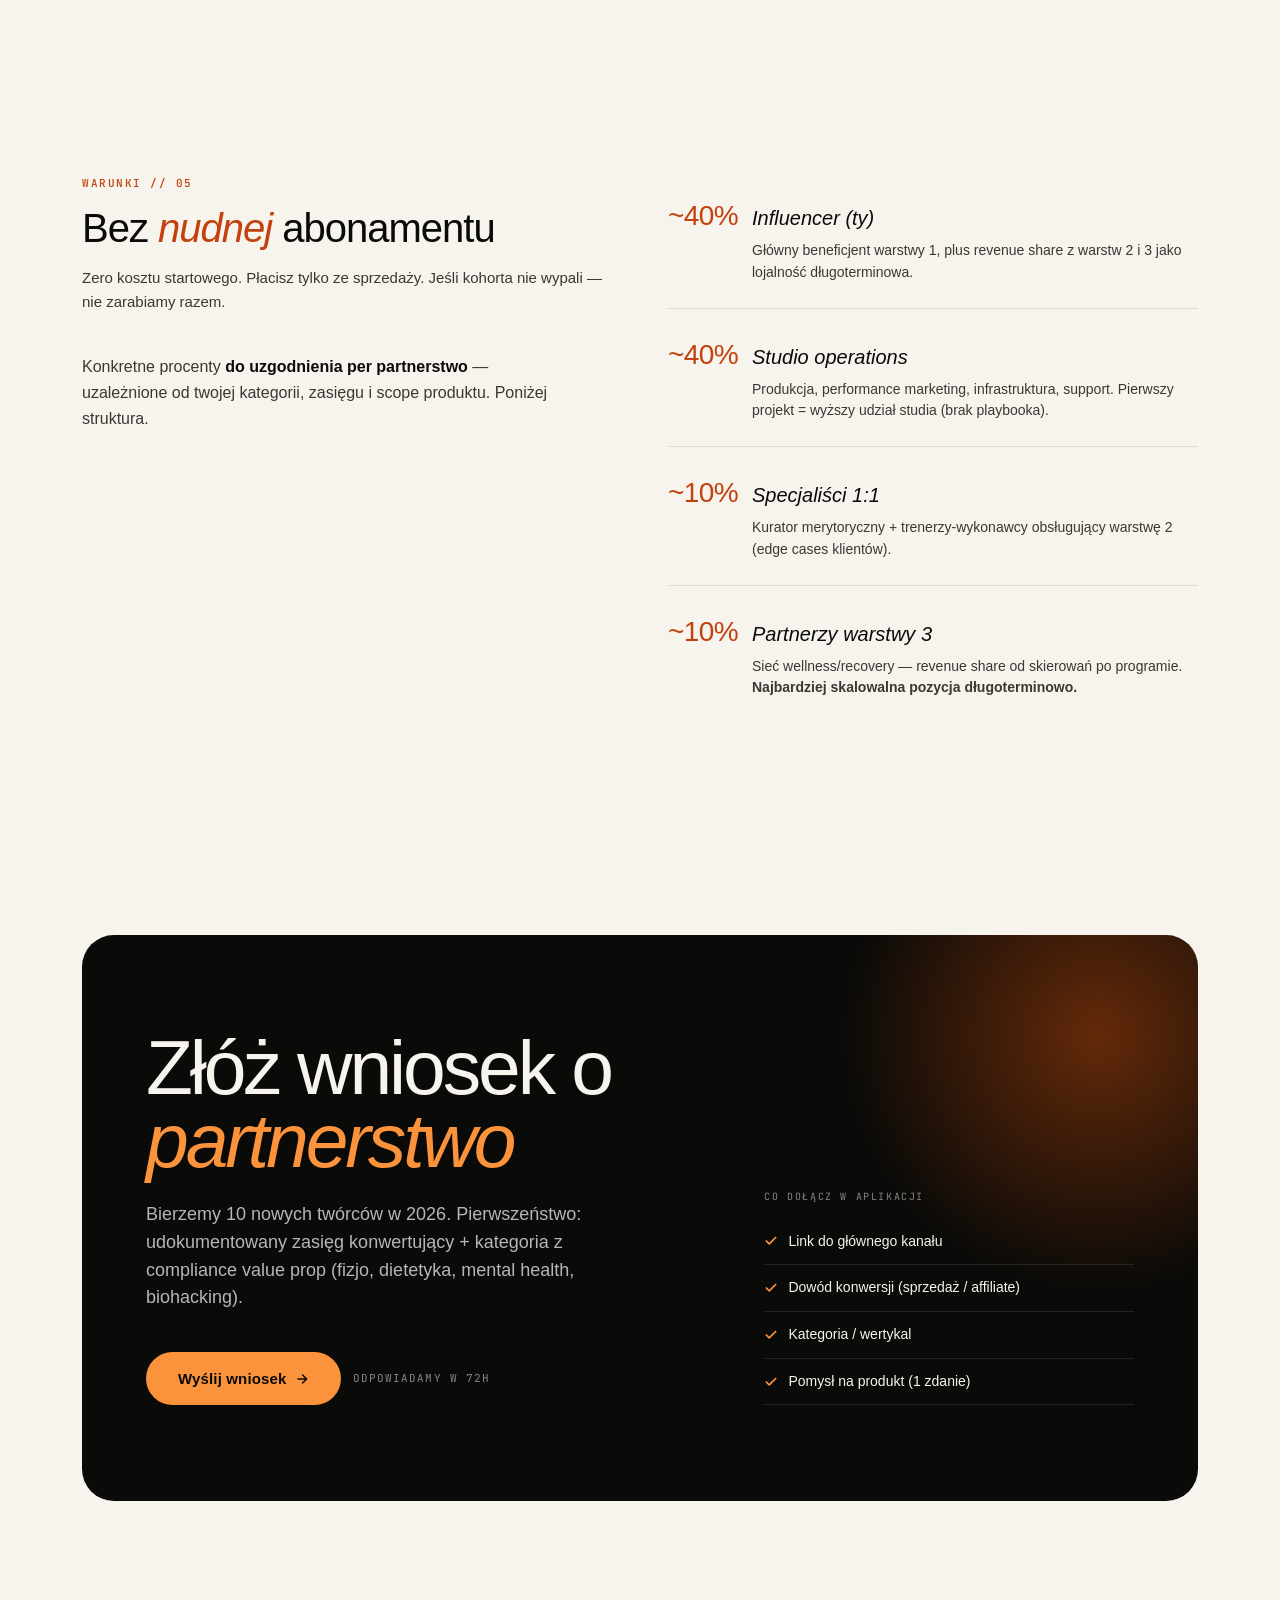
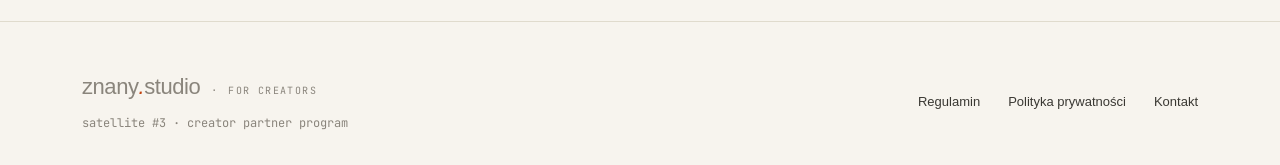
==== commit b395e807: "chore: uporzadkuj repo wokol slownika Tworzenie -> Landing -> App Front-drzwi byly zle: root index.h" ====
--- a/index.html
+++ b/index.html
@@ -3,780 +3,1282 @@
 <head>
 <meta charset="UTF-8">
 <meta name="viewport" content="width=device-width, initial-scale=1.0">
-<title>znany.trener — design thinking output</title>
+<title>studio.znany.pl — dla twórców · zbuduj produkt, nie kolejny ebook</title>
+<link rel="preconnect" href="https://fonts.googleapis.com">
+<link rel="preconnect" href="https://fonts.gstatic.com" crossorigin>
+<link href="https://fonts.googleapis.com/css2?family=JetBrains+Mono:wght@400;500&display=swap" rel="stylesheet">
 <style>
   :root {
-    --bg: #fafaf9;
+    --bg: #f7f4ee;
+    --bg-2: #f1ede4;
     --surface: #ffffff;
-    --ink: #0a0a0a;
-    --ink-2: #525252;
-    --ink-3: #a3a3a3;
-    --line: #e7e5e4;
-    --accent: #047857;
-    --accent-soft: #d1fae5;
-    --warn: #dc2626;
-    --gold: #b45309;
-    --gold-soft: #fef3c7;
-    --navy: #0c1a3a;
+    --paper: #fbf9f3;
+    --ink: #0a0a08;
+    --ink-2: #3a3833;
+    --ink-3: #8a857c;
+    --line: #e0dbcd;
+    --line-2: #cfc8b4;
+    --accent: #c2410c;
+    --accent-soft: #fed7aa;
+    --accent-2: #9a3412;
+    --olive: #5c6b32;
+    --olive-soft: #ecf0d8;
+    --gold: #a16207;
   }
   * { box-sizing: border-box; margin: 0; padding: 0; }
+  html { scroll-behavior: smooth; }
   body {
-    font-family: -apple-system, BlinkMacSystemFont, 'Segoe UI', Roboto, sans-serif;
+    font-family: 'Helvetica Neue', Helvetica, Arial, sans-serif;
     background: var(--bg);
     color: var(--ink);
-    line-height: 1.5;
+    line-height: 1.55;
+    font-size: 15px;
     -webkit-font-smoothing: antialiased;
-  }
-  .container { max-width: 1040px; margin: 0 auto; padding: 0 24px; }
-  section { padding: 72px 0; }
-  a { color: inherit; }
-
-  /* Hero */
-  .hero {
-    background: var(--navy);
-    color: white;
-    padding: 88px 0 72px;
-    position: relative;
-    overflow: hidden;
-  }
-  .hero::before {
+    overflow-x: hidden;
+  }
+  ::selection { background: var(--accent); color: white; }
+  a { color: inherit; text-decoration: none; }
+  button { font-family: inherit; cursor: pointer; border: none; }
+
+  .serif { font-family: 'Helvetica Neue', Helvetica, Arial, sans-serif; }
+  .serif-i { font-family: 'Helvetica Neue', Helvetica, Arial, sans-serif; font-style: italic; font-weight: 500; }
+  .mono { font-family: 'JetBrains Mono', monospace; }
+
+  .container { max-width: 1180px; margin: 0 auto; padding: 0 32px; position: relative; }
+  @media (max-width: 700px) { .container { padding: 0 20px; } }
+
+  /* Paper grain bg */
+  body::before {
     content: '';
-    position: absolute; inset: 0;
-    background:
-      radial-gradient(circle at 15% 30%, rgba(4,120,87,0.25), transparent 50%),
-      radial-gradient(circle at 85% 70%, rgba(180,83,9,0.2), transparent 50%);
-  }
-  .hero-inner { position: relative; }
-  .hero .meta-top {
-    font-size: 12px;
-    text-transform: uppercase;
-    letter-spacing: 0.18em;
-    color: rgba(255,255,255,0.55);
-    margin-bottom: 20px;
-    display: flex;
+    position: fixed;
+    inset: 0;
+    pointer-events: none;
+    background-image: url("data:image/svg+xml;utf8,<svg xmlns='http://www.w3.org/2000/svg' width='200' height='200'><filter id='n'><feTurbulence type='fractalNoise' baseFrequency='0.85' numOctaves='3' stitchTiles='stitch'/></filter><rect width='100%25' height='100%25' filter='url(%23n)' opacity='0.5'/></svg>");
+    opacity: 0.035;
+    mix-blend-mode: multiply;
+    z-index: 100;
+  }
+
+  /* ============================
+     NAV
+     ============================ */
+  nav.top {
+    padding: 22px 0;
+    border-bottom: 1px solid var(--line);
+    position: sticky;
+    top: 0;
+    background: rgba(247,244,238,0.92);
+    backdrop-filter: blur(20px);
+    z-index: 40;
+  }
+  .nav-inner {
+    display: flex;
+    justify-content: space-between;
+    align-items: center;
     gap: 24px;
-    flex-wrap: wrap;
-    align-items: center;
-  }
-  .hero .meta-top span.tag {
-    display: inline-flex;
-    align-items: center;
-    gap: 6px;
-    background: rgba(255,255,255,0.08);
-    border: 1px solid rgba(255,255,255,0.15);
+  }
+  .logo {
+    display: flex;
+    align-items: baseline;
+    gap: 12px;
+  }
+  .logo .brand {
+    font-family: 'Helvetica Neue', Helvetica, Arial, sans-serif;
+    font-weight: 500;
+    font-size: 22px;
+    letter-spacing: -0.02em;
+  }
+  .logo .brand .ital {
+    font-style: italic;
+    color: var(--accent);
+    font-weight: 400;
+  }
+  .logo .div { color: var(--ink-3); font-size: 14px; }
+  .logo .who {
+    font-family: 'JetBrains Mono', monospace;
+    font-size: 10px;
+    color: var(--ink-3);
+    letter-spacing: 0.14em;
+    text-transform: uppercase;
+  }
+
+  nav.top ul {
+    list-style: none;
+    display: flex;
+    gap: 32px;
+    font-size: 13px;
+    font-weight: 500;
+  }
+  nav.top li a { color: var(--ink-2); transition: color 0.15s; }
+  nav.top li a:hover { color: var(--accent); }
+  @media (max-width: 900px) { nav.top ul { display: none; } }
+
+  .btn {
+    background: var(--ink);
+    color: var(--bg);
     border-radius: 100px;
-    padding: 4px 12px;
-    color: rgba(255,255,255,0.85);
-    font-size: 11px;
-  }
-  .hero h1 {
-    font-size: clamp(48px, 8vw, 88px);
-    font-weight: 800;
-    letter-spacing: -0.04em;
-    line-height: 0.96;
-    margin-bottom: 24px;
-  }
-  .hero h1 .dot { color: #10b981; }
-  .hero h1 small {
-    display: block;
-    font-size: 0.32em;
-    font-weight: 500;
-    letter-spacing: -0.01em;
-    color: rgba(255,255,255,0.55);
-    margin-top: 16px;
-  }
-  .hero .lead {
-    font-size: clamp(17px, 1.7vw, 20px);
-    color: rgba(255,255,255,0.78);
-    max-width: 680px;
-    margin-bottom: 36px;
-  }
-  .hero-meta {
-    display: flex; gap: 36px; flex-wrap: wrap; font-size: 13px;
-  }
-  .hero-meta div { color: rgba(255,255,255,0.55); }
-  .hero-meta strong { display: block; color: white; font-size: 15px; margin-bottom: 2px; }
-
-  /* Process bar */
-  .process-bar {
-    background: white;
-    border-top: 1px solid var(--line);
-    border-bottom: 1px solid var(--line);
-    padding: 32px 0;
-  }
-  .process {
-    display: grid;
-    grid-template-columns: repeat(5, 1fr);
-    gap: 8px;
-    align-items: stretch;
-  }
-  @media (max-width: 800px) { .process { grid-template-columns: repeat(2, 1fr); } }
-  .phase {
-    text-align: left;
-    padding: 14px 16px;
-    border-radius: 10px;
-    background: var(--bg);
-    border: 1px solid var(--line);
-    position: relative;
-  }
-  .phase .step {
-    font-size: 10px;
-    font-weight: 700;
-    color: var(--accent);
-    letter-spacing: 0.14em;
-    text-transform: uppercase;
-    margin-bottom: 4px;
-  }
-  .phase h4 { font-size: 14px; font-weight: 700; margin-bottom: 4px; }
-  .phase p { font-size: 11px; color: var(--ink-2); line-height: 1.4; }
-  .phase.done::after {
-    content: '✓';
-    position: absolute;
-    top: 12px; right: 14px;
-    width: 18px; height: 18px;
-    background: var(--accent);
-    color: white;
-    border-radius: 50%;
-    display: flex; align-items: center; justify-content: center;
-    font-size: 11px;
-  }
-  .phase.now {
-    background: linear-gradient(135deg, #fffbeb 0%, white 100%);
-    border-color: var(--gold);
-  }
-  .phase.now .step { color: var(--gold); }
-  .phase.now::after {
-    content: '→';
-    position: absolute;
-    top: 10px; right: 14px;
-    color: var(--gold);
-    font-weight: 800;
-    font-size: 16px;
-  }
-
-  /* Section heading */
-  .label {
-    font-size: 11px;
-    font-weight: 700;
-    text-transform: uppercase;
-    letter-spacing: 0.16em;
-    color: var(--accent);
-    margin-bottom: 12px;
+    padding: 11px 22px;
+    font-size: 13px;
+    font-weight: 600;
+    letter-spacing: 0.01em;
+    transition: all 0.15s;
     display: inline-flex;
     align-items: center;
     gap: 8px;
   }
-  .label .num {
-    width: 22px; height: 22px;
-    border: 1px solid currentColor;
-    border-radius: 50%;
+  .btn:hover { background: var(--accent); transform: translateY(-1px); }
+  .btn svg { width: 14px; height: 14px; }
+  .btn.big { padding: 18px 32px; font-size: 15px; }
+  .btn.accent { background: var(--accent); }
+  .btn.accent:hover { background: var(--accent-2); }
+  .btn.ghost {
+    background: transparent;
+    color: var(--ink);
+    border: 1px solid var(--ink);
+  }
+  .btn.ghost:hover { background: var(--ink); color: var(--bg); }
+
+  /* ============================
+     HERO
+     ============================ */
+  .hero {
+    padding: 64px 0 80px;
+    position: relative;
+  }
+  .hero-tag {
     display: inline-flex;
     align-items: center;
-    justify-content: center;
+    gap: 10px;
+    font-family: 'JetBrains Mono', monospace;
+    font-size: 11px;
+    text-transform: uppercase;
+    letter-spacing: 0.14em;
+    color: var(--accent);
+    margin-bottom: 32px;
+    font-weight: 500;
+  }
+  .hero-tag::before {
+    content: '';
+    width: 20px;
+    height: 1px;
+    background: var(--accent);
+  }
+  .hero h1 {
+    font-family: 'Helvetica Neue', Helvetica, Arial, sans-serif;
+    font-size: clamp(36px, 5vw, 60px);
+    font-weight: 500;
+    letter-spacing: -0.025em;
+    line-height: 1.02;
+    margin-bottom: 32px;
+    color: var(--ink);
+    max-width: 720px;
+  }
+  .hero h1 em {
+    font-style: italic;
+    color: var(--accent);
+    font-weight: 400;
+  }
+  .hero h1 .strike {
+    text-decoration: line-through;
+    text-decoration-thickness: 3px;
+    text-decoration-color: var(--ink-3);
+    color: var(--ink-3);
+    font-style: italic;
+    font-weight: 400;
+    opacity: 0.7;
+  }
+
+  .hero-grid {
+    display: grid;
+    grid-template-columns: 1.4fr 1fr;
+    gap: 56px;
+    align-items: flex-end;
+  }
+  @media (max-width: 900px) { .hero-grid { grid-template-columns: 1fr; gap: 40px; } }
+
+  .hero-lead {
+    font-size: 16px;
+    color: var(--ink-2);
+    line-height: 1.6;
+    max-width: 520px;
+  }
+  .hero-lead strong { color: var(--ink); font-weight: 600; }
+
+  .hero-side {
+    border-left: 1px solid var(--line);
+    padding-left: 24px;
+  }
+  @media (max-width: 900px) { .hero-side { border-left: none; padding-left: 0; border-top: 1px solid var(--line); padding-top: 24px; } }
+  .hero-side .label {
+    font-family: 'JetBrains Mono', monospace;
     font-size: 10px;
-  }
-  h2 {
-    font-size: clamp(26px, 3.6vw, 36px);
-    font-weight: 800;
-    letter-spacing: -0.02em;
+    text-transform: uppercase;
+    letter-spacing: 0.14em;
+    color: var(--ink-3);
+    font-weight: 500;
+    margin-bottom: 10px;
+  }
+  .hero-side h3 {
+    font-family: 'Helvetica Neue', Helvetica, Arial, sans-serif;
+    font-style: italic;
+    font-size: 16px;
+    font-weight: 500;
+    color: var(--ink);
+    margin-bottom: 16px;
+    line-height: 1.4;
+  }
+  .hero-side .data-row {
+    display: flex;
+    justify-content: space-between;
+    align-items: baseline;
+    padding: 10px 0;
+    border-bottom: 1px solid var(--line);
+    font-size: 13px;
+    color: var(--ink-2);
+  }
+  .hero-side .data-row:last-child { border-bottom: none; }
+  .hero-side .data-row .v {
+    font-family: 'Helvetica Neue', Helvetica, Arial, sans-serif;
+    font-size: 15px;
+    font-weight: 600;
+    color: var(--ink);
+    letter-spacing: -0.01em;
+  }
+  .hero-side .data-row .v em { color: var(--accent); font-style: normal; font-weight: 600; }
+
+  .hero-cta {
+    margin-top: 40px;
+    display: flex;
+    gap: 12px;
+    flex-wrap: wrap;
+    align-items: center;
+  }
+  .hero-cta .note {
+    font-family: 'JetBrains Mono', monospace;
+    font-size: 11px;
+    color: var(--ink-3);
+    letter-spacing: 0.08em;
+    text-transform: uppercase;
+  }
+
+  /* ============================
+     CASE STUDY STRIP
+     ============================ */
+  .case-strip {
+    background: var(--ink);
+    color: var(--bg);
+    padding: 18px 0;
+    overflow: hidden;
+    position: relative;
+  }
+  .case-strip-inner {
+    display: flex;
+    gap: 48px;
+    align-items: center;
+    font-family: 'Helvetica Neue', Helvetica, Arial, sans-serif;
+    font-size: 14px;
+    font-weight: 500;
+    letter-spacing: -0.01em;
+    white-space: nowrap;
+    animation: scroll 40s linear infinite;
+  }
+  @keyframes scroll {
+    0% { transform: translateX(0); }
+    100% { transform: translateX(-50%); }
+  }
+  .case-strip-inner span em { font-style: italic; color: #fb923c; font-weight: 400; }
+  .case-strip-inner .dot { color: var(--accent); font-size: 1.5em; }
+
+  /* ============================
+     SECTION
+     ============================ */
+  section.block { padding: 72px 0; position: relative; }
+  @media (max-width: 700px) { section.block { padding: 56px 0; } }
+
+  .eyebrow {
+    font-family: 'JetBrains Mono', monospace;
+    font-size: 11px;
+    text-transform: uppercase;
+    letter-spacing: 0.14em;
+    color: var(--accent);
+    margin-bottom: 14px;
+    font-weight: 500;
+    display: inline-block;
+  }
+
+  h2.section-title {
+    font-family: 'Helvetica Neue', Helvetica, Arial, sans-serif;
+    font-size: clamp(28px, 3.5vw, 40px);
+    font-weight: 500;
+    letter-spacing: -0.025em;
     line-height: 1.1;
-    margin-bottom: 12px;
-    max-width: 760px;
-  }
-  .h2-sub {
+    max-width: 720px;
+    margin-bottom: 16px;
+    color: var(--ink);
+  }
+  h2.section-title em {
+    font-style: italic;
+    color: var(--accent);
+    font-weight: 500;
+  }
+  .section-sub {
     color: var(--ink-2);
-    font-size: 16px;
-    max-width: 700px;
-    margin-bottom: 32px;
-  }
-
-  /* Diagnoza */
-  .problems {
+    font-size: 15px;
+    max-width: 600px;
+    line-height: 1.6;
+    margin-bottom: 40px;
+  }
+
+  /* ============================
+     3 REASONS (pillars)
+     ============================ */
+  .pillars {
     display: grid;
     grid-template-columns: repeat(3, 1fr);
+    gap: 32px;
+  }
+  @media (max-width: 900px) { .pillars { grid-template-columns: 1fr; gap: 32px; } }
+  .pillar { position: relative; padding-top: 20px; border-top: 1px solid var(--ink); }
+  .pillar .num {
+    font-family: 'JetBrains Mono', monospace;
+    font-size: 11px;
+    color: var(--accent);
+    letter-spacing: 0.14em;
+    text-transform: uppercase;
+    margin-bottom: 14px;
+    font-weight: 500;
+  }
+  .pillar h3 {
+    font-family: 'Helvetica Neue', Helvetica, Arial, sans-serif;
+    font-size: 20px;
+    font-weight: 600;
+    letter-spacing: -0.015em;
+    line-height: 1.2;
+    margin-bottom: 10px;
+    color: var(--ink);
+  }
+  .pillar h3 em { font-style: italic; color: var(--accent); font-weight: 600; }
+  .pillar p {
+    color: var(--ink-2);
+    font-size: 14px;
+    line-height: 1.65;
+    margin-bottom: 16px;
+  }
+  .pillar .tags {
+    display: flex;
+    gap: 6px;
+    flex-wrap: wrap;
+  }
+  .pillar .tag {
+    font-family: 'JetBrains Mono', monospace;
+    font-size: 10px;
+    text-transform: uppercase;
+    letter-spacing: 0.1em;
+    color: var(--ink-3);
+    padding: 3px 8px;
+    border: 1px solid var(--line);
+    border-radius: 4px;
+    font-weight: 500;
+  }
+
+  /* ============================
+     DASHBOARD MOCKUP
+     ============================ */
+  .dashboard-section {
+    background: var(--ink);
+    color: var(--bg);
+    border-radius: 12px;
+    padding: 40px 32px;
+    position: relative;
+    overflow: hidden;
+  }
+  @media (max-width: 700px) { .dashboard-section { padding: 32px 20px; border-radius: 10px; } }
+  .dashboard-section .eyebrow { color: #fb923c; }
+  .dashboard-section h2.section-title { color: var(--bg); }
+  .dashboard-section h2.section-title em { color: #fb923c; }
+  .dashboard-section .section-sub { color: rgba(255,255,255,0.6); }
+
+  .dashboard {
+    background: rgba(255,255,255,0.04);
+    border: 1px solid rgba(255,255,255,0.1);
+    border-radius: 10px;
+    padding: 20px;
+    margin-top: 24px;
+    backdrop-filter: blur(20px);
+  }
+  .dash-header {
+    display: flex;
+    justify-content: space-between;
+    align-items: center;
+    padding-bottom: 16px;
+    border-bottom: 1px solid rgba(255,255,255,0.1);
+    margin-bottom: 20px;
+  }
+  .dash-header .title {
+    font-family: 'Helvetica Neue', Helvetica, Arial, sans-serif;
+    font-weight: 600;
+    font-size: 14px;
+    color: var(--bg);
+    letter-spacing: -0.01em;
+  }
+  .dash-header .badge {
+    font-family: 'JetBrains Mono', monospace;
+    font-size: 11px;
+    background: rgba(163,230,53,0.15);
+    color: #bef264;
+    padding: 4px 10px;
+    border-radius: 4px;
+    text-transform: uppercase;
+    letter-spacing: 0.14em;
+    border: 1px solid rgba(163,230,53,0.3);
+  }
+  .dash-grid {
+    display: grid;
+    grid-template-columns: 1.4fr 1fr 1fr;
     gap: 16px;
   }
-  @media (max-width: 700px) { .problems { grid-template-columns: 1fr; } }
-  .problem {
-    background: white;
+  @media (max-width: 800px) { .dash-grid { grid-template-columns: 1fr; } }
+  .dash-card {
+    background: rgba(255,255,255,0.04);
+    border: 1px solid rgba(255,255,255,0.08);
+    border-radius: 8px;
+    padding: 16px;
+  }
+  .dash-card .k {
+    font-family: 'JetBrains Mono', monospace;
+    font-size: 10px;
+    color: var(--ink-3);
+    text-transform: uppercase;
+    letter-spacing: 0.12em;
+    margin-bottom: 10px;
+    color: rgba(255,255,255,0.5);
+  }
+  .dash-card .big {
+    font-family: 'Helvetica Neue', Helvetica, Arial, sans-serif;
+    font-size: 26px;
+    font-weight: 600;
+    letter-spacing: -0.025em;
+    color: var(--bg);
+    line-height: 1;
+    margin-bottom: 6px;
+  }
+  .dash-card .big em { font-style: normal; color: #fb923c; }
+  .dash-card .delta {
+    font-family: 'JetBrains Mono', monospace;
+    font-size: 11px;
+    color: #bef264;
+    letter-spacing: 0.1em;
+  }
+  .dash-card .delta.down { color: #fca5a5; }
+
+  /* Revenue chart */
+  .chart {
+    height: 100px;
+    display: flex;
+    align-items: flex-end;
+    gap: 5px;
+    margin-top: 14px;
+  }
+  .chart .bar {
+    flex: 1;
+    background: rgba(255,255,255,0.1);
+    border-radius: 3px 3px 0 0;
+    position: relative;
+    transition: background 0.2s;
+  }
+  .chart .bar.lit { background: var(--accent); box-shadow: 0 0 12px rgba(234,88,12,0.4); }
+  .chart .bar.olive { background: #84cc16; }
+
+  /* Table */
+  .dash-table {
+    width: 100%;
+    border-collapse: collapse;
+    margin-top: 12px;
+    font-size: 13px;
+  }
+  .dash-table th {
+    text-align: left;
+    padding: 10px 12px;
+    font-family: 'JetBrains Mono', monospace;
+    font-size: 10px;
+    text-transform: uppercase;
+    letter-spacing: 0.14em;
+    color: rgba(255,255,255,0.4);
+    font-weight: 500;
+    border-bottom: 1px solid rgba(255,255,255,0.08);
+  }
+  .dash-table td {
+    padding: 12px;
+    border-bottom: 1px solid rgba(255,255,255,0.05);
+    color: var(--bg);
+  }
+  .dash-table tr:last-child td { border-bottom: none; }
+  .dash-table .city { font-weight: 600; }
+  .dash-table .amount {
+    font-family: 'Helvetica Neue', Helvetica, Arial, sans-serif;
+    font-weight: 600;
+    text-align: right;
+    color: #fb923c;
+  }
+  .dash-table .layer-tag {
+    font-family: 'JetBrains Mono', monospace;
+    font-size: 10px;
+    padding: 3px 7px;
+    border-radius: 4px;
+    background: rgba(255,255,255,0.08);
+    text-transform: uppercase;
+    letter-spacing: 0.1em;
+  }
+  .dash-table .layer-tag.l1 { color: #6ee7b7; background: rgba(110,231,183,0.1); }
+  .dash-table .layer-tag.l2 { color: #fb923c; background: rgba(251,146,60,0.12); }
+  .dash-table .layer-tag.l3 { color: #fcd34d; background: rgba(252,211,77,0.12); }
+
+  /* ============================
+     COMPARE — alone vs studio
+     ============================ */
+  .compare {
+    background: var(--surface);
     border: 1px solid var(--line);
-    border-top: 3px solid var(--warn);
-    border-radius: 12px;
-    padding: 24px;
-  }
-  .problem .ico {
-    width: 36px; height: 36px;
-    background: #fee2e2;
-    border-radius: 8px;
-    display: flex; align-items: center; justify-content: center;
-    color: var(--warn);
+    border-radius: 10px;
+    overflow: hidden;
+  }
+  .compare-row {
+    display: grid;
+    grid-template-columns: 1.4fr 1fr 1fr;
+    border-bottom: 1px solid var(--line);
+  }
+  .compare-row:last-child { border-bottom: none; }
+  .compare-row.head {
+    background: var(--bg-2);
+  }
+  .compare-row > div { padding: 14px 18px; }
+  .compare-row .label {
+    font-family: 'JetBrains Mono', monospace;
+    font-size: 11px;
+    text-transform: uppercase;
+    letter-spacing: 0.1em;
+    color: var(--ink-3);
+    font-weight: 500;
+  }
+  .compare-row.head .label {
+    color: var(--ink);
+    font-size: 11px;
+  }
+  .compare-row .col {
+    font-size: 13px;
+    color: var(--ink-2);
+    border-left: 1px solid var(--line);
+  }
+  .compare-row.head .col {
+    font-family: 'Helvetica Neue', Helvetica, Arial, sans-serif;
+    font-style: normal;
+    font-size: 13px;
+    color: var(--ink);
+    font-weight: 600;
+    text-transform: uppercase;
+    letter-spacing: 0.08em;
+  }
+  .compare-row .col.good {
+    background: var(--accent-soft);
+    color: var(--ink);
+    font-weight: 500;
+  }
+  .compare-row .col.bad { color: var(--ink-3); }
+  .compare-row .col strong { color: var(--accent); font-weight: 700; }
+
+  /* ============================
+     PROCESS / TIMELINE
+     ============================ */
+  .timeline {
+    position: relative;
+    padding-left: 24px;
+    margin-top: 32px;
+    border-left: 1px solid var(--line);
+  }
+  .timeline-item {
+    position: relative;
+    padding: 16px 0 24px 28px;
+  }
+  .timeline-item::before {
+    content: '';
+    position: absolute;
+    left: -29px;
+    top: 22px;
+    width: 12px; height: 12px;
+    background: var(--bg);
+    border: 2px solid var(--accent);
+    border-radius: 50%;
+  }
+  .timeline-item::after {
+    content: '';
+    position: absolute;
+    left: -26px;
+    top: 25px;
+    width: 6px; height: 6px;
+    background: var(--accent);
+    border-radius: 50%;
+  }
+  .timeline-week {
+    font-family: 'JetBrains Mono', monospace;
+    font-size: 11px;
+    text-transform: uppercase;
+    letter-spacing: 0.14em;
+    color: var(--accent);
+    margin-bottom: 6px;
+    font-weight: 600;
+  }
+  .timeline-item h3 {
+    font-family: 'Helvetica Neue', Helvetica, Arial, sans-serif;
+    font-size: 18px;
+    font-weight: 600;
+    letter-spacing: -0.015em;
+    line-height: 1.3;
+    margin-bottom: 6px;
+  }
+  .timeline-item h3 em { font-style: italic; color: var(--accent); font-weight: 600; }
+  .timeline-item p {
+    font-size: 14px;
+    color: var(--ink-2);
+    line-height: 1.6;
+    max-width: 560px;
+  }
+
+  /* ============================
+     QUOTE
+     ============================ */
+  .quote-section { padding: 120px 0; }
+  .quote {
+    max-width: 880px;
+    margin: 0 auto;
+    text-align: left;
+  }
+  .quote-mark {
+    font-family: 'Helvetica Neue', Helvetica, Arial, sans-serif;
+    font-style: italic;
+    font-size: 120px;
+    color: var(--accent);
+    line-height: 0.5;
     margin-bottom: 16px;
   }
-  .problem h3 { font-size: 17px; font-weight: 700; margin-bottom: 6px; }
-  .problem p { font-size: 14px; color: var(--ink-2); }
-
-  .insight {
-    margin-top: 28px;
-    padding: 24px 28px;
-    background: var(--accent-soft);
-    border-left: 3px solid var(--accent);
-    border-radius: 10px;
-    font-size: 16px;
+  .quote .text {
+    font-family: 'Helvetica Neue', Helvetica, Arial, sans-serif;
+    font-size: clamp(26px, 3.5vw, 42px);
+    font-weight: 400;
+    letter-spacing: -0.02em;
+    line-height: 1.2;
     color: var(--ink);
-  }
-  .insight strong { color: var(--accent); }
-
-  /* Layers */
-  .layers { display: flex; flex-direction: column; gap: 14px; }
-  .layer {
-    background: white;
-    border: 1px solid var(--line);
-    border-radius: 14px;
-    padding: 28px;
-    display: grid;
-    grid-template-columns: 56px 1fr;
-    gap: 20px;
-    align-items: flex-start;
-  }
-  .layer-num {
-    width: 56px; height: 56px;
-    border-radius: 12px;
-    background: var(--accent-soft);
-    color: var(--accent);
-    display: flex; align-items: center; justify-content: center;
-    font-size: 24px; font-weight: 800;
-  }
-  .layer h3 { font-size: 19px; font-weight: 700; margin-bottom: 4px; letter-spacing: -0.01em; }
-  .layer .sub { font-size: 12px; text-transform: uppercase; letter-spacing: 0.12em; color: var(--ink-3); margin-bottom: 12px; font-weight: 600; }
-  .layer p { font-size: 14px; color: var(--ink-2); line-height: 1.6; }
-
-  .layer.gold {
-    border: 2px solid var(--gold);
-    background: linear-gradient(135deg, white 0%, #fffbeb 100%);
-    position: relative;
-  }
-  .layer.gold .layer-num { background: var(--gold-soft); color: var(--gold); }
-  .layer.gold .sub { color: var(--gold); }
-  .layer.gold::after {
-    content: 'rdzeń długoterminowej wartości';
-    position: absolute; top: -10px; right: 24px;
-    background: var(--gold); color: white;
-    font-size: 10px; font-weight: 700;
-    text-transform: uppercase; letter-spacing: 0.1em;
-    padding: 5px 10px; border-radius: 5px;
-  }
-  .substreams {
-    margin-top: 16px;
-    display: grid;
-    grid-template-columns: repeat(6, 1fr);
-    gap: 8px;
-  }
-  @media (max-width: 700px) { .substreams { grid-template-columns: repeat(3, 1fr); } }
-  .sub-pill {
-    background: white;
-    border: 1px solid var(--gold-soft);
-    border-radius: 8px;
-    padding: 10px 6px;
-    text-align: center;
-  }
-  .sub-pill svg { width: 20px; height: 20px; color: var(--gold); margin-bottom: 4px; }
-  .sub-pill div { font-size: 11px; font-weight: 600; color: var(--ink); line-height: 1.2; }
-
-  /* Prototype meta + mockup link */
-  .meta-prototype {
-    margin-top: 24px;
-    background: white;
-    border: 1px solid var(--line);
-    border-radius: 14px;
-    padding: 28px;
+    margin-bottom: 32px;
+  }
+  .quote .text em { font-style: italic; color: var(--accent); }
+  .quote-author {
+    display: flex;
+    align-items: center;
+    gap: 18px;
+    padding-top: 24px;
+    border-top: 1px solid var(--line);
+  }
+  .quote-avatar {
+    width: 52px; height: 52px;
+    border-radius: 50%;
+    background: linear-gradient(135deg, var(--accent) 0%, var(--accent-2) 100%);
+    display: flex;
+    align-items: center;
+    justify-content: center;
+    color: white;
+    font-family: 'Helvetica Neue', Helvetica, Arial, sans-serif;
+    font-style: italic;
+    font-weight: 500;
+    font-size: 20px;
+  }
+  .quote-author .name {
+    font-weight: 600;
+    color: var(--ink);
+    font-size: 15px;
+  }
+  .quote-author .meta {
+    color: var(--ink-3);
+    font-size: 13px;
+    font-family: 'JetBrains Mono', monospace;
+  }
+
+  /* ============================
+     ECONOMICS / TERMS
+     ============================ */
+  .terms-grid {
     display: grid;
     grid-template-columns: 1fr 1fr;
+    gap: 56px;
+    align-items: start;
+  }
+  @media (max-width: 800px) { .terms-grid { grid-template-columns: 1fr; gap: 40px; } }
+  .terms-list {
+    display: flex;
+    flex-direction: column;
+    gap: 0;
+  }
+  .term-row {
+    display: grid;
+    grid-template-columns: 60px 1fr;
     gap: 24px;
-    align-items: center;
-  }
-  @media (max-width: 700px) { .meta-prototype { grid-template-columns: 1fr; } }
-  .meta-prototype h3 { font-size: 20px; font-weight: 700; margin-bottom: 8px; }
-  .meta-prototype p { font-size: 14px; color: var(--ink-2); line-height: 1.55; }
-  .file-list { display: flex; flex-direction: column; gap: 6px; }
-  .file-row {
-    display: flex; align-items: center; gap: 10px;
-    background: var(--bg);
-    border: 1px solid var(--line);
-    border-radius: 8px;
-    padding: 10px 14px;
-    font-size: 13px;
-    font-family: 'SF Mono', Monaco, Consolas, monospace;
-    text-decoration: none;
-    color: inherit;
-    transition: background 0.15s;
-  }
-  .file-row svg { color: var(--ink-3); flex-shrink: 0; }
-  .file-row .name { color: var(--ink); font-weight: 600; }
-  .file-row .size { color: var(--ink-3); margin-left: auto; font-size: 11px; }
-  .file-row.cta {
-    background: var(--accent-soft);
-    border-color: var(--accent);
-  }
-  .file-row.cta:hover { background: #a7f3d0; }
-  .file-row.cta svg { color: var(--accent); }
-  .file-row.cta .size { color: var(--accent); font-weight: 700; }
-
-  /* Offer */
-  .offer {
-    background: linear-gradient(135deg, #0c1a3a 0%, #1e293b 100%);
-    color: white;
-    padding: 80px 0;
+    padding: 24px 0;
+    border-bottom: 1px solid var(--line);
+    align-items: baseline;
+  }
+  .term-row:last-child { border-bottom: none; }
+  .term-row .pct {
+    font-family: 'Helvetica Neue', Helvetica, Arial, sans-serif;
+    font-size: 28px;
+    font-weight: 500;
+    letter-spacing: -0.02em;
+    color: var(--accent);
+  }
+  .term-row h4 {
+    font-family: 'Helvetica Neue', Helvetica, Arial, sans-serif;
+    font-style: italic;
+    font-size: 20px;
+    font-weight: 400;
+    margin-bottom: 6px;
+    color: var(--ink);
+  }
+  .term-row p {
+    font-size: 14px;
+    color: var(--ink-2);
+    line-height: 1.55;
+  }
+
+  /* ============================
+     APPLY — final
+     ============================ */
+  .apply {
+    padding: 140px 0 120px;
+  }
+  .apply-card {
+    background: var(--ink);
+    color: var(--bg);
+    border-radius: 32px;
+    padding: 96px 64px;
+    text-align: left;
     position: relative;
     overflow: hidden;
   }
-  .offer::before {
-    content: ''; position: absolute; inset: 0;
-    background:
-      radial-gradient(circle at 80% 20%, rgba(16,185,129,0.18), transparent 50%),
-      radial-gradient(circle at 20% 80%, rgba(180,83,9,0.18), transparent 50%);
-  }
-  .offer .container { position: relative; }
-  .offer .label { color: rgba(255,255,255,0.65); }
-  .offer h2 { color: white; max-width: 800px; }
-  .offer .h2-sub { color: rgba(255,255,255,0.65); margin-bottom: 40px; }
-
-  .sprints {
+  @media (max-width: 700px) { .apply-card { padding: 56px 28px; border-radius: 20px; } }
+  .apply-card::before {
+    content: '';
+    position: absolute;
+    width: 600px; height: 600px;
+    top: -200px; right: -200px;
+    background: radial-gradient(circle, rgba(234,88,12,0.4) 0%, transparent 60%);
+    pointer-events: none;
+  }
+  .apply-grid {
     display: grid;
-    grid-template-columns: 1fr 1fr;
-    gap: 16px;
-  }
-  @media (max-width: 800px) { .sprints { grid-template-columns: 1fr; } }
-  .sprint {
-    background: rgba(255,255,255,0.05);
-    border: 1px solid rgba(255,255,255,0.12);
-    border-radius: 16px;
-    padding: 32px;
-  }
-  .sprint.primary {
-    background: rgba(16,185,129,0.08);
-    border-color: rgba(16,185,129,0.35);
-  }
-  .sprint-tag {
+    grid-template-columns: 1.5fr 1fr;
+    gap: 64px;
+    align-items: end;
+    position: relative;
+    z-index: 1;
+  }
+  @media (max-width: 800px) { .apply-grid { grid-template-columns: 1fr; gap: 40px; } }
+  .apply h2 {
+    font-family: 'Helvetica Neue', Helvetica, Arial, sans-serif;
+    font-size: clamp(40px, 6vw, 88px);
+    font-weight: 400;
+    letter-spacing: -0.04em;
+    line-height: 0.95;
+    margin-bottom: 24px;
+  }
+  .apply h2 em { font-style: italic; color: #fb923c; }
+  .apply p { color: rgba(255,255,255,0.7); font-size: 18px; max-width: 480px; line-height: 1.55; }
+  .apply-side .label {
+    font-family: 'JetBrains Mono', monospace;
+    font-size: 10px;
+    text-transform: uppercase;
+    letter-spacing: 0.16em;
+    color: rgba(255,255,255,0.5);
+    margin-bottom: 14px;
+  }
+  .apply-side ul { list-style: none; }
+  .apply-side li {
+    padding: 12px 0;
+    border-bottom: 1px solid rgba(255,255,255,0.1);
+    font-size: 14px;
+    color: var(--bg);
+    display: flex;
+    gap: 10px;
+    align-items: center;
+  }
+  .apply-side li svg { color: #fb923c; flex-shrink: 0; }
+  .apply-cta {
+    margin-top: 40px;
+    display: flex;
+    gap: 12px;
+    flex-wrap: wrap;
+    align-items: center;
+  }
+  .apply-cta .note {
+    font-family: 'JetBrains Mono', monospace;
     font-size: 11px;
-    text-transform: uppercase;
-    letter-spacing: 0.14em;
-    color: rgba(255,255,255,0.6);
-    font-weight: 700;
-    margin-bottom: 8px;
-  }
-  .sprint.primary .sprint-tag { color: #6ee7b7; }
-  .sprint h3 { font-size: 22px; font-weight: 800; margin-bottom: 4px; }
-  .sprint .duration { font-size: 13px; color: rgba(255,255,255,0.55); margin-bottom: 24px; }
-  .sprint ul { list-style: none; padding: 0; margin-bottom: 20px; }
-  .sprint li {
-    font-size: 14px;
-    color: rgba(255,255,255,0.85);
-    padding: 7px 0;
-    display: flex;
-    gap: 10px;
-    align-items: flex-start;
-    border-bottom: 1px solid rgba(255,255,255,0.06);
-  }
-  .sprint li:last-child { border-bottom: none; }
-  .sprint li svg { color: #6ee7b7; flex-shrink: 0; margin-top: 4px; }
-  .sprint .terms {
-    font-size: 12px;
-    color: rgba(255,255,255,0.55);
-    line-height: 1.55;
-    padding-top: 16px;
-    border-top: 1px solid rgba(255,255,255,0.12);
-  }
-  .sprint .terms strong { color: rgba(255,255,255,0.85); }
-
-  /* About me */
-  .about {
-    margin-top: 48px;
-    background: rgba(255,255,255,0.03);
-    border: 1px solid rgba(255,255,255,0.08);
-    border-radius: 14px;
-    padding: 28px 32px;
-    display: grid;
-    grid-template-columns: auto 1fr;
+    color: rgba(255,255,255,0.5);
+    letter-spacing: 0.1em;
+    text-transform: uppercase;
+  }
+  .apply .btn { background: #fb923c; color: var(--ink); }
+  .apply .btn:hover { background: var(--bg); }
+
+  /* ============================
+     FOOTER
+     ============================ */
+  footer {
+    padding: 48px 0 32px;
+    border-top: 1px solid var(--line);
+  }
+  .footer-grid {
+    display: flex;
+    justify-content: space-between;
+    align-items: center;
+    flex-wrap: wrap;
     gap: 24px;
-    align-items: center;
-  }
-  @media (max-width: 700px) { .about { grid-template-columns: 1fr; } }
-  .about-icon {
-    width: 56px; height: 56px;
-    background: rgba(16,185,129,0.15);
-    color: #6ee7b7;
-    border-radius: 14px;
-    display: flex; align-items: center; justify-content: center;
-  }
-  .about h4 { font-size: 16px; font-weight: 700; color: white; margin-bottom: 4px; }
-  .about p { font-size: 14px; color: rgba(255,255,255,0.7); line-height: 1.55; }
-
-  footer {
-    padding: 24px 0;
-    text-align: center;
+    font-size: 13px;
     color: var(--ink-3);
-    font-size: 12px;
-    border-top: 1px solid var(--line);
-  }
-
-  /* ============================
-     MOBILE FIXES
-     ============================ */
-  @media (max-width: 640px) {
-    .container { padding: 0 18px; }
-    section { padding: 56px 0; }
-
-    /* Hero */
-    .hero { padding: 56px 0 52px; }
-    .hero .meta-top { gap: 8px; margin-bottom: 16px; }
-    .hero .meta-top span.tag { font-size: 10px; padding: 4px 10px; letter-spacing: 0.1em; }
-    .hero h1 { font-size: 44px; margin-bottom: 18px; line-height: 0.98; letter-spacing: -0.03em; }
-    .hero h1 small { font-size: 14px; margin-top: 12px; line-height: 1.35; }
-    .hero .lead { font-size: 15px; margin-bottom: 28px; line-height: 1.5; }
-    .hero-meta { gap: 18px; }
-    .hero-meta div { font-size: 12px; }
-    .hero-meta strong { font-size: 13px; margin-bottom: 2px; }
-
-    /* Process bar — single column on small */
-    .process-bar { padding: 22px 0; }
-    .process { grid-template-columns: 1fr; gap: 6px; }
-    .phase { padding: 12px 14px; padding-right: 38px; }
-    .phase h4 { font-size: 13px; }
-    .phase p { font-size: 11px; }
-    .phase.done::after, .phase.now::after { top: 14px; }
-
-    /* Sections */
-    h2 { font-size: 26px; margin-bottom: 8px; letter-spacing: -0.02em; line-height: 1.15; }
-    .h2-sub, p.intro { font-size: 15px; margin-bottom: 28px; line-height: 1.55; }
-    .label { font-size: 10px; letter-spacing: 0.14em; }
-    .label .num { width: 20px; height: 20px; font-size: 9px; }
-
-    /* Problem cards */
-    .problems { gap: 12px; }
-    .problem { padding: 20px; border-radius: 10px; }
-    .problem .ico { width: 32px; height: 32px; margin-bottom: 14px; }
-    .problem h3 { font-size: 16px; }
-    .problem p { font-size: 13px; }
-
-    /* Insight callout */
-    .insight, [class*="insight"] { padding: 18px 20px; font-size: 14px; line-height: 1.55; }
-
-    /* Layers */
-    .layers { gap: 10px; }
-    .layer { padding: 22px 20px; grid-template-columns: 44px 1fr; gap: 16px; border-radius: 12px; }
-    .layer-num { width: 44px; height: 44px; font-size: 20px; border-radius: 10px; }
-    .layer h3 { font-size: 17px; }
-    .layer .sub { font-size: 10px; margin-bottom: 8px; letter-spacing: 0.1em; }
-    .layer p { font-size: 13px; line-height: 1.55; }
-
-    /* Layer 3 ribbon — krótszy tekst i mniej miejsca */
-    .layer.gold::after {
-      content: 'rdzeń wartości';
-      right: 14px;
-      top: -9px;
-      font-size: 9px;
-      padding: 4px 8px;
-      letter-spacing: 0.06em;
-    }
-
-    /* Substreams — 2 cols zamiast 3 dla większych pillów */
-    .substreams { grid-template-columns: repeat(2, 1fr); gap: 6px; margin-top: 14px; }
-    .sub-pill { padding: 12px 8px; }
-    .sub-pill svg { width: 20px; height: 20px; }
-    .sub-pill div { font-size: 11px; }
-
-    /* Prototype meta */
-    .meta-prototype { padding: 22px 20px; gap: 18px; border-radius: 12px; }
-    .meta-prototype h3 { font-size: 18px; }
-    .meta-prototype p { font-size: 13px; }
-    .file-row { padding: 10px 12px; font-size: 12px; border-radius: 7px; }
-    .file-row .size { font-size: 10px; }
-
-    /* Offer */
-    .offer { padding: 56px 0; }
-    .sprints { gap: 12px; }
-    .sprint { padding: 24px 20px; border-radius: 12px; }
-    .sprint h3 { font-size: 19px; }
-    .sprint .duration { font-size: 12px; margin-bottom: 18px; }
-    .sprint ul { margin-bottom: 16px; }
-    .sprint li { font-size: 13px; padding: 6px 0; }
-    .sprint li code { font-size: 11px !important; word-break: break-all; }
-    .sprint .terms { font-size: 11px; padding-top: 14px; line-height: 1.55; }
-
-    /* About */
-    .about { padding: 22px 20px; gap: 16px; border-radius: 10px; }
-    .about-icon { width: 44px; height: 44px; }
-    .about h4 { font-size: 15px; }
-    .about p { font-size: 13px; line-height: 1.55; }
-
-    /* Footer */
-    footer { padding: 20px 0; font-size: 11px; }
-  }
-
-  /* Very small phones */
-  @media (max-width: 360px) {
-    .container { padding: 0 14px; }
-    .hero h1 { font-size: 38px; }
-    .hero .meta-top span.tag { font-size: 9px; padding: 3px 8px; }
-    .hero-meta { gap: 14px; }
-    h2 { font-size: 23px; }
-    .layer-num { width: 40px; height: 40px; font-size: 18px; }
-    .layer { grid-template-columns: 40px 1fr; gap: 14px; padding: 20px 16px; }
-  }
+  }
+  .footer-links { display: flex; gap: 28px; }
+  .footer-links a { color: var(--ink-2); transition: color 0.15s; }
+  .footer-links a:hover { color: var(--accent); }
+
+  /* Reveal */
+  .reveal { opacity: 0; transform: translateY(20px); transition: opacity 0.7s cubic-bezier(0.16,1,0.3,1), transform 0.7s cubic-bezier(0.16,1,0.3,1); }
+  .reveal.in { opacity: 1; transform: translateY(0); }
+
 </style>
 </head>
 <body>
 
+<!-- NAV -->
+<nav class="top">
+  <div class="container nav-inner">
+    <div class="logo">
+      <span class="brand">znany<span class="ital">.</span>studio</span>
+      <span class="div">·</span>
+      <span class="who">for creators</span>
+    </div>
+    <ul>
+      <li><a href="#case">Case study</a></li>
+      <li><a href="#what">Co dostajesz</a></li>
+      <li><a href="#process">Proces</a></li>
+      <li><a href="#economics">Warunki</a></li>
+    </ul>
+    <button class="btn">Zacznij rozmowę</button>
+  </div>
+</nav>
+
 <!-- HERO -->
 <section class="hero">
-  <div class="container hero-inner">
-    <div class="meta-top">
-      <span class="tag">design thinking output</span>
-      <span class="tag">prototyp: 1 wieczór</span>
-      <span class="tag">AI + vibecoding</span>
-    </div>
-    <h1>znany<span class="dot">.</span>trener
-      <small>od ogólnego pomysłu do uzasadnionego pilotu z prototypem — w jeden wieczór</small>
+  <div class="container">
+    <div class="hero-tag">creator partner program · 2026</div>
+    <h1 class="reveal">
+      Buduj <em>produkt</em>,<br>
+      <span class="strike">nie kolejny ebook</span>.
     </h1>
-    <p class="lead">Ten dokument jest jednocześnie analizą strategiczną dla znany.pl i prototypem pokazującym, jak pracuję. Wszystko poniżej powstało wczoraj — empatia, krytyka, model produktowy, ten landing, makieta produktu.</p>
-    <div class="hero-meta">
-      <div><strong>5 plików</strong>analiza + strategia + makieta</div>
-      <div><strong>1 wertykal wybrany</strong>uzasadniona decyzja, nie domysł</div>
-      <div><strong>3 warstwy produktu</strong>z drogą do walidacji</div>
+    <div class="hero-grid">
+      <div class="reveal">
+        <p class="hero-lead">
+          Twoja publiczność czeka na coś, co rozwiąże jej problem — nie na PDF. Robimy z tobą <strong>kohortowy program produktowy</strong> pod twoim brandem: pełna produkcja, operacje, sieć specjalistów, ścieżka klienta po kursie. <strong>Time-to-market: 6 tygodni.</strong>
+        </p>
+        <div class="hero-cta">
+          <button class="btn big accent">
+            Złóż wniosek o partnerstwo
+            <svg viewBox="0 0 24 24" fill="none" stroke="currentColor" stroke-width="2.5" stroke-linecap="round" stroke-linejoin="round"><path d="M5 12h14M13 5l7 7-7 7"/></svg>
+          </button>
+          <span class="note">10 wolnych miejsc 2026</span>
+        </div>
+      </div>
+
+      <div class="hero-side reveal">
+        <div class="label">Case study · ania.znany.pl</div>
+        <h3>Pierwsza kohorta — 8 tygodni od podpisu umowy do startu sprzedaży.</h3>
+        <div class="data-row">
+          <span>Uczestniczek</span>
+          <span class="v"><em>220</em></span>
+        </div>
+        <div class="data-row">
+          <span>Ukończeń</span>
+          <span class="v"><em>92%</em></span>
+        </div>
+        <div class="data-row">
+          <span>Średni koszyk</span>
+          <span class="v"><em>980 zł</em></span>
+        </div>
+        <div class="data-row">
+          <span>LTV warstwy 3</span>
+          <span class="v"><em>+340 zł</em></span>
+        </div>
+      </div>
     </div>
   </div>
 </section>
 
-<!-- PROCESS BAR -->
-<div class="process-bar">
-  <div class="container">
-    <div class="process">
-      <div class="phase done">
-        <div class="step">faza 1</div>
-        <h4>Empatia</h4>
-        <p>Diagnoza realnej sytuacji znany.pl</p>
-      </div>
-      <div class="phase done">
-        <div class="step">faza 2</div>
-        <h4>Definiowanie</h4>
-        <p>Reframe problemu z platformy na studio</p>
-      </div>
-      <div class="phase done">
-        <div class="step">faza 3</div>
-        <h4>Ideacja</h4>
-        <p>Model 3 warstw + wybór wertykalu</p>
-      </div>
-      <div class="phase done">
-        <div class="step">faza 4</div>
-        <h4>Prototyp</h4>
-        <p>Landing + makieta produktu</p>
-      </div>
-      <div class="phase now">
-        <div class="step">faza 5</div>
-        <h4>Test</h4>
-        <p>Spotkanie — walidacja kierunku</p>
-      </div>
-    </div>
+<!-- CASE STRIP -->
+<div class="case-strip">
+  <div class="case-strip-inner">
+    <span><em>ania.znany.pl</em> <span class="dot">·</span> 220 klientek</span>
+    <span>8 tygodni do startu <span class="dot">·</span> 6 kohort rocznie</span>
+    <span>92% <em>ukończeń</em></span>
+    <span>Time-to-market <em>—83%</em></span>
+    <span>Compliance shield <em>UOKiK + KIF</em></span>
+    <span>12 trenerek <span class="dot">·</span> 7 miast</span>
+    <span><em>ania.znany.pl</em> <span class="dot">·</span> 220 klientek</span>
+    <span>8 tygodni do startu <span class="dot">·</span> 6 kohort rocznie</span>
+    <span>92% <em>ukończeń</em></span>
+    <span>Time-to-market <em>—83%</em></span>
+    <span>Compliance shield <em>UOKiK + KIF</em></span>
+    <span>12 trenerek <span class="dot">·</span> 7 miast</span>
   </div>
 </div>
 
-<!-- EMPATHY -->
-<section>
+<!-- WHAT YOU GET -->
+<section class="block" id="what">
   <div class="container">
-    <div class="label"><span class="num">1</span>empatia</div>
-    <h2>Co naprawdę boli znany.pl</h2>
-    <p class="h2-sub">Trzy fakty wyjściowe — bez upiększania, bo z fałszywej diagnozy wychodzi fałszywy produkt.</p>
-
-    <div class="problems">
-      <div class="problem">
-        <div class="ico">
-          <svg width="20" height="20" viewBox="0 0 24 24" fill="none" stroke="currentColor" stroke-width="2" stroke-linecap="round" stroke-linejoin="round"><path d="M3 3v18h18"/><path d="M7 14l4-4 4 4 5-5"/></svg>
-        </div>
-        <h3>Zerowy ruch</h3>
-        <p>Katalog od zera nie wygra z FitAtu i markami influencerów. SEO w fitness to wojna pozycyjna na lata.</p>
-      </div>
-      <div class="problem">
-        <div class="ico">
-          <svg width="20" height="20" viewBox="0 0 24 24" fill="none" stroke="currentColor" stroke-width="2" stroke-linecap="round" stroke-linejoin="round"><path d="M16 21v-2a4 4 0 0 0-4-4H6a4 4 0 0 0-4 4v2"/><circle cx="9" cy="7" r="4"/></svg>
-        </div>
-        <h3>Pusta sieć</h3>
-        <p>Specjaliści nie wejdą bez ruchu. „Dołącz do katalogu" nie sprzedaje, gdy nie ma czego dostarczyć.</p>
-      </div>
-      <div class="problem">
-        <div class="ico">
-          <svg width="20" height="20" viewBox="0 0 24 24" fill="none" stroke="currentColor" stroke-width="2" stroke-linecap="round" stroke-linejoin="round"><rect x="3" y="11" width="18" height="11" rx="2"/><path d="M7 11V7a5 5 0 0 1 10 0v4"/></svg>
-        </div>
-        <h3>Słaby moat w trenerze</h3>
-        <p>Trener nie jest zawodem regulowanym — nie ma „tarczy compliance". Sprzedajemy operacje i LTV, nie ochronę prawną.</p>
-      </div>
-    </div>
-
-    <div class="insight">
-      <strong>Reframe (faza 2 — definiowanie):</strong> nie rozkręcamy katalogu osobno. <strong>Jeden konkretny projekt</strong> z jednym influencerem napędza ruch i sieć naraz. Sieć jest konsekwencją, nie warunkiem startowym.
+    <div class="reveal">
+      <span class="eyebrow">co dostajesz // 01</span>
+      <h2 class="section-title">Trzy rzeczy, których <em>nie zrobisz sam</em></h2>
+      <p class="section-sub">Możesz zrobić ebook samodzielnie. Tego — nie. To wymaga teamu, prawnika, sieci specjalistów i infrastruktury operacyjnej.</p>
+    </div>
+
+    <div class="pillars reveal">
+      <div class="pillar">
+        <div class="num">01 · produkcja</div>
+        <h3>Pełen <em>team produktowy</em></h3>
+        <p>Designer, copywriter, developer, video editor, copywriting performance. Wszystko under one roof — bez kierowania 5 freelancerami, bez wybierania CMS-a, bez ustawiania checkoutu o 2 w nocy.</p>
+        <div class="tags">
+          <span class="tag">Design</span>
+          <span class="tag">Dev</span>
+          <span class="tag">Video</span>
+          <span class="tag">Performance</span>
+        </div>
+      </div>
+      <div class="pillar">
+        <div class="num">02 · compliance</div>
+        <h3>Tarcza <em>regulacyjna</em></h3>
+        <p>UOKiK, RODO, ustawa o zawodzie fizjoterapeuty, podatkowe — wszystko ogarnięte. Specjalista-firmant z uprawnieniami za każdym treningiem / dietą / interwencją. Brand pod twoim nazwiskiem, odpowiedzialność operatora studio.</p>
+        <div class="tags">
+          <span class="tag">UOKiK</span>
+          <span class="tag">RODO</span>
+          <span class="tag">KIF / firmant</span>
+          <span class="tag">ToS / Regulamin</span>
+        </div>
+      </div>
+      <div class="pillar">
+        <div class="num">03 · sieć</div>
+        <h3>Specjaliści <em>w każdym mieście</em></h3>
+        <p>Twoje klientki dostają routing do trenera 1:1 w swoim mieście (kontuzja, ciąża, sport specyficzny) i ścieżkę po programie do partnerów wellness/recovery. <strong>LTV nie kończy się z kohortą.</strong></p>
+        <div class="tags">
+          <span class="tag">12 trenerek</span>
+          <span class="tag">7 miast</span>
+          <span class="tag">Wellness partners</span>
+          <span class="tag">Layer 3 LTV</span>
+        </div>
+      </div>
     </div>
   </div>
 </section>
 
-<!-- IDEATE: 3 LAYERS -->
-<section style="background: white; border-top: 1px solid var(--line); border-bottom: 1px solid var(--line);">
+<!-- DASHBOARD MOCKUP -->
+<section class="block">
   <div class="container">
-    <div class="label"><span class="num">2</span>ideacja</div>
-    <h2>Trzy warstwy produktu</h2>
-    <p class="h2-sub">Każda warstwa rozwiązuje inny problem ekonomiczny. Warstwa 3 jest miejscem, w którym znany.pl realnie buduje wartość ponad to, co dowiezie sam influencer.</p>
-
-    <div class="layers">
-      <div class="layer">
-        <div class="layer-num">1</div>
-        <div>
-          <div class="sub">rdzeń</div>
-          <h3>Program treningowy</h3>
-          <p>8–12 tygodniowa kohorta pod brandem influencera. White-label, premium pricing. Studio dowozi produkt w tygodniach + pełne operacje.</p>
-        </div>
-      </div>
-
-      <div class="layer">
-        <div class="layer-num">2</div>
-        <div>
-          <div class="sub">edge cases 1:1</div>
-          <h3>Routing do trenerów-wykonawców</h3>
-          <p>Kontuzje, ciąża, sport specyficzny → trener w mieście klienta. Specjalista dostaje płacącego klienta od dnia 1 — i dlatego zostaje w sieci. To jest mechanizm wciągania trenerów, którego znany.pl dziś nie ma.</p>
-        </div>
-      </div>
-
-      <div class="layer gold">
-        <div class="layer-num">3</div>
-        <div>
-          <div class="sub">ścieżka klienta po kursie</div>
-          <h3>Ekosystem regeneracji i recovery</h3>
-          <p>~80% klientów znika z LTV po programie. Ich potrzeba się przesunęła: regeneracja, suplementacja, recovery, sen, mobilność, terapie wellness. Routujemy do lokalnych partnerów — strumień powtarzalny, niezależny od cyklu influencera.</p>
-          <div class="substreams">
-            <div class="sub-pill"><svg viewBox="0 0 24 24" fill="none" stroke="currentColor" stroke-width="2" stroke-linecap="round" stroke-linejoin="round"><path d="M12 2C8 8 6 11 6 14a6 6 0 0 0 12 0c0-3-2-6-6-12z"/></svg><div>Regeneracja</div></div>
-            <div class="sub-pill"><svg viewBox="0 0 24 24" fill="none" stroke="currentColor" stroke-width="2" stroke-linecap="round" stroke-linejoin="round"><path d="M22 12h-4l-3 9L9 3l-3 9H2"/></svg><div>Recovery</div></div>
-            <div class="sub-pill"><svg viewBox="0 0 24 24" fill="none" stroke="currentColor" stroke-width="2" stroke-linecap="round" stroke-linejoin="round"><circle cx="12" cy="12" r="5"/><path d="M6.5 6.5l11 11"/></svg><div>Suplementacja</div></div>
-            <div class="sub-pill"><svg viewBox="0 0 24 24" fill="none" stroke="currentColor" stroke-width="2" stroke-linecap="round" stroke-linejoin="round"><path d="M21 12.79A9 9 0 1 1 11.21 3 7 7 0 0 0 21 12.79z"/></svg><div>Sen</div></div>
-            <div class="sub-pill"><svg viewBox="0 0 24 24" fill="none" stroke="currentColor" stroke-width="2" stroke-linecap="round" stroke-linejoin="round"><circle cx="12" cy="12" r="10"/><path d="M12 6v6l4 2"/></svg><div>Mobility</div></div>
-            <div class="sub-pill"><svg viewBox="0 0 24 24" fill="none" stroke="currentColor" stroke-width="2" stroke-linecap="round" stroke-linejoin="round"><path d="M12 2v4M12 18v4M2 12h4M18 12h4M4.93 4.93l2.83 2.83M16.24 16.24l2.83 2.83M4.93 19.07l2.83-2.83M16.24 7.76l2.83-2.83"/></svg><div>Wellness</div></div>
+    <div class="dashboard-section reveal">
+      <span class="eyebrow">creator dashboard // 02</span>
+      <h2 class="section-title">Pełna <em>przejrzystość</em> finansowa</h2>
+      <p class="section-sub">Twój panel pokazuje wszystko — od konwersji landingu przez warstwy revenue do payoutu. Realtime, bez raportów na maila co miesiąc.</p>
+
+      <div class="dashboard">
+        <div class="dash-header">
+          <div class="title">ania.znany.pl — kohorta wiosna 2026</div>
+          <div class="badge">● live</div>
+        </div>
+
+        <div class="dash-grid">
+          <div class="dash-card">
+            <div class="k">Twój przychód kohorty</div>
+            <div class="big"><em>87,420 zł</em></div>
+            <div class="delta">↗ +12% vs poprzednia</div>
+            <div class="chart">
+              <div class="bar" style="height:30%"></div>
+              <div class="bar lit" style="height:45%"></div>
+              <div class="bar" style="height:38%"></div>
+              <div class="bar lit" style="height:62%"></div>
+              <div class="bar" style="height:55%"></div>
+              <div class="bar lit" style="height:78%"></div>
+              <div class="bar" style="height:65%"></div>
+              <div class="bar lit" style="height:88%"></div>
+              <div class="bar olive" style="height:72%"></div>
+              <div class="bar lit" style="height:92%"></div>
+            </div>
           </div>
-        </div>
-      </div>
-    </div>
-
-    <div class="insight">
-      <strong>Rozwiązanie dwóch bóli w jednym ruchu:</strong> ruch idzie z dystrybucji influencera (problem 1 zamknięty), specjaliści wchodzą z płacącym klientem w ręku przez warstwy 2 i 3 (problem 2 zamknięty). Bez osobnej walki o katalog i osobnej kampanii rekrutacyjnej.
+
+          <div class="dash-card">
+            <div class="k">Sprzedanych miejsc</div>
+            <div class="big">166<span style="color: var(--ink-3); font-size:0.4em">/200</span></div>
+            <div class="delta">↗ 14 dni do startu</div>
+            <div style="margin-top:18px; height:8px; background: rgba(255,255,255,0.08); border-radius:100px; overflow:hidden;">
+              <div style="width:83%; height:100%; background: linear-gradient(90deg, var(--accent) 0%, #fb923c 100%);"></div>
+            </div>
+            <div style="font-family:'JetBrains Mono',monospace; font-size:10px; color:rgba(255,255,255,0.4); margin-top:8px; letter-spacing:0.1em; text-transform:uppercase;">83% wypełnienia</div>
+          </div>
+
+          <div class="dash-card">
+            <div class="k">Warstwa 3 — recurring</div>
+            <div class="big"><em>12,860 zł</em></div>
+            <div class="delta">↗ 34 skierowań</div>
+            <div style="margin-top:16px; display:flex; gap:6px; flex-wrap:wrap;">
+              <span style="font-family:'JetBrains Mono',monospace; font-size:9px; padding:3px 7px; border-radius:3px; background:rgba(255,255,255,0.06); color:rgba(255,255,255,0.7);">RECOV ×12</span>
+              <span style="font-family:'JetBrains Mono',monospace; font-size:9px; padding:3px 7px; border-radius:3px; background:rgba(255,255,255,0.06); color:rgba(255,255,255,0.7);">SUPL ×8</span>
+              <span style="font-family:'JetBrains Mono',monospace; font-size:9px; padding:3px 7px; border-radius:3px; background:rgba(255,255,255,0.06); color:rgba(255,255,255,0.7);">MOBIL ×7</span>
+              <span style="font-family:'JetBrains Mono',monospace; font-size:9px; padding:3px 7px; border-radius:3px; background:rgba(255,255,255,0.06); color:rgba(255,255,255,0.7);">SLEEP ×7</span>
+            </div>
+          </div>
+        </div>
+
+        <div style="margin-top: 16px; background: rgba(255,255,255,0.04); border: 1px solid rgba(255,255,255,0.08); border-radius: 14px; padding: 20px; overflow-x: auto;">
+          <div style="display:flex; justify-content:space-between; align-items:center; margin-bottom:12px;">
+            <div style="font-family:'Helvetica Neue',Helvetica,Arial,sans-serif; font-style:italic; font-size:16px; color: var(--bg);">Najnowsze konwersje warstwy 2 i 3</div>
+            <span style="font-family:'JetBrains Mono',monospace; font-size:10px; color:rgba(255,255,255,0.4); letter-spacing:0.14em; text-transform:uppercase;">ostatnie 7 dni</span>
+          </div>
+          <table class="dash-table">
+            <thead>
+              <tr><th>Klient</th><th>Warstwa</th><th>Partner</th><th style="text-align:right;">Twój share</th></tr>
+            </thead>
+            <tbody>
+              <tr><td class="city">M. Kowalska</td><td><span class="layer-tag l2">L2 · 1:1</span></td><td>Trener · Kraków</td><td class="amount">+180 zł</td></tr>
+              <tr><td class="city">J. Włodarczyk</td><td><span class="layer-tag l3">L3 · recovery</span></td><td>Gabinet · Wrocław</td><td class="amount">+95 zł</td></tr>
+              <tr><td class="city">A. Bień</td><td><span class="layer-tag l3">L3 · supl.</span></td><td>Online</td><td class="amount">+62 zł</td></tr>
+              <tr><td class="city">K. Nowak</td><td><span class="layer-tag l2">L2 · 1:1</span></td><td>Trener · Warszawa</td><td class="amount">+220 zł</td></tr>
+              <tr><td class="city">P. Górska</td><td><span class="layer-tag l3">L3 · mobility</span></td><td>Gabinet · Trójmiasto</td><td class="amount">+85 zł</td></tr>
+            </tbody>
+          </table>
+        </div>
+      </div>
     </div>
   </div>
 </section>
 
-<!-- PROTOTYPE (META) -->
-<section>
+<!-- COMPARE -->
+<section class="block">
   <div class="container">
-    <div class="label"><span class="num">3</span>prototyp</div>
-    <h2>To co właśnie czytasz jest prototypem</h2>
-    <p class="h2-sub">Pięć plików, wszystkie powstały wczoraj. Każdy ma uzasadnienie, nie wishful thinking. Każdy gotowy do iteracji.</p>
-
-    <div class="meta-prototype">
-      <div>
-        <h3>Co dostałeś w tym pakiecie</h3>
-        <p>Pełny przebieg design thinkingu zapisany w plikach, ten landing jako wizualne podsumowanie, plus <strong>makieta strony produktu</strong> pokazująca jak realnie wygląda warstwa, którą zbudujemy. To jest <em>standardowe tempo pracy</em>, nie wyjątkowy wysiłek pod spotkanie.</p>
-      </div>
-      <div class="file-list">
-        <a class="file-row" href="reader.html#ideas">
-          <svg width="16" height="16" viewBox="0 0 24 24" fill="none" stroke="currentColor" stroke-width="2" stroke-linecap="round" stroke-linejoin="round"><path d="M14 2H6a2 2 0 0 0-2 2v16a2 2 0 0 0 2 2h12a2 2 0 0 0 2-2V8z"/><polyline points="14 2 14 8 20 8"/></svg>
-          <span class="name">ideas.md</span>
-          <span class="size">koncepcja zrewidowana</span>
-        </a>
-        <a class="file-row" href="reader.html#wybor">
-          <svg width="16" height="16" viewBox="0 0 24 24" fill="none" stroke="currentColor" stroke-width="2" stroke-linecap="round" stroke-linejoin="round"><path d="M14 2H6a2 2 0 0 0-2 2v16a2 2 0 0 0 2 2h12a2 2 0 0 0 2-2V8z"/><polyline points="14 2 14 8 20 8"/></svg>
-          <span class="name">wybor-wertykalu.md</span>
-          <span class="size">analiza 3 wertykałów</span>
-        </a>
-        <a class="file-row" href="reader.html#pilot">
-          <svg width="16" height="16" viewBox="0 0 24 24" fill="none" stroke="currentColor" stroke-width="2" stroke-linecap="round" stroke-linejoin="round"><path d="M14 2H6a2 2 0 0 0-2 2v16a2 2 0 0 0 2 2h12a2 2 0 0 0 2-2V8z"/><polyline points="14 2 14 8 20 8"/></svg>
-          <span class="name">pilot-znany-trener.md</span>
-          <span class="size">propozycja pilotu</span>
-        </a>
-        <div class="file-row">
-          <svg width="16" height="16" viewBox="0 0 24 24" fill="none" stroke="currentColor" stroke-width="2" stroke-linecap="round" stroke-linejoin="round"><polyline points="16 18 22 12 16 6"/><polyline points="8 6 2 12 8 18"/></svg>
-          <span class="name">index.html</span>
-          <span class="size">ten dokument</span>
-        </div>
-        <a class="file-row cta" href="makieta.html">
-          <svg width="16" height="16" viewBox="0 0 24 24" fill="none" stroke="currentColor" stroke-width="2" stroke-linecap="round" stroke-linejoin="round"><rect x="3" y="3" width="18" height="18" rx="2"/><line x1="3" y1="9" x2="21" y2="9"/><line x1="9" y1="21" x2="9" y2="9"/></svg>
-          <span class="name">makieta.html</span>
-          <span class="size">↗ ania.znany.pl (kurs)</span>
-        </a>
-        <a class="file-row cta" href="makieta2.html">
-          <svg width="16" height="16" viewBox="0 0 24 24" fill="none" stroke="currentColor" stroke-width="2" stroke-linecap="round" stroke-linejoin="round"><rect x="5" y="2" width="14" height="20" rx="3"/><line x1="12" y1="18" x2="12" y2="18.01"/></svg>
-          <span class="name">makieta2.html</span>
-          <span class="size">↗ FORM (app)</span>
-        </a>
-        <a class="file-row cta" href="makieta3.html">
-          <svg width="16" height="16" viewBox="0 0 24 24" fill="none" stroke="currentColor" stroke-width="2" stroke-linecap="round" stroke-linejoin="round"><path d="M16 21v-2a4 4 0 0 0-4-4H6a4 4 0 0 0-4 4v2"/><circle cx="9" cy="7" r="4"/><path d="M22 11l-3-3 3-3"/></svg>
-          <span class="name">makieta3.html</span>
-          <span class="size">↗ studio (for creators)</span>
-        </a>
+    <div class="reveal">
+      <span class="eyebrow">porównanie // 03</span>
+      <h2 class="section-title">Sam <em>vs</em> ze studio</h2>
+      <p class="section-sub">Możesz iść solo lub z agencją. Tu jest co dostajesz w każdym scenariuszu — z liczbami, bez bullshitu.</p>
+    </div>
+
+    <div class="compare reveal">
+      <div class="compare-row head">
+        <div class="label">Wymiar</div>
+        <div class="col">Solo / agencja</div>
+        <div class="col">znany.studio</div>
+      </div>
+      <div class="compare-row">
+        <div class="label">Time-to-market</div>
+        <div class="col bad">4–6 miesięcy</div>
+        <div class="col good"><strong>6 tygodni</strong></div>
+      </div>
+      <div class="compare-row">
+        <div class="label">Twój czas</div>
+        <div class="col bad">2 dni / tydzień przez 4 mies.</div>
+        <div class="col good"><strong>2 godz. / tydzień</strong> przez 6 tyg.</div>
+      </div>
+      <div class="compare-row">
+        <div class="label">Compliance / firmant</div>
+        <div class="col bad">Sam szukasz, sam płacisz (5–10 K/mc)</div>
+        <div class="col good"><strong>W cenie partnerstwa</strong></div>
+      </div>
+      <div class="compare-row">
+        <div class="label">Sieć 1:1 specjalistów</div>
+        <div class="col bad">Brak — albo budujesz rok</div>
+        <div class="col good"><strong>12 trenerek w 7 miastach</strong></div>
+      </div>
+      <div class="compare-row">
+        <div class="label">LTV po kursie</div>
+        <div class="col bad">~0 (klient znika)</div>
+        <div class="col good"><strong>+340 zł/klient</strong> (warstwa 3)</div>
+      </div>
+      <div class="compare-row">
+        <div class="label">Twój koszt startowy</div>
+        <div class="col bad">~80–150 K zł (zespół + prod.)</div>
+        <div class="col good"><strong>0 zł</strong> · rev share</div>
+      </div>
+      <div class="compare-row">
+        <div class="label">Co kontrolujesz</div>
+        <div class="col bad">Wszystko (=problem)</div>
+        <div class="col good"><strong>Brand + treść</strong> (=skupienie)</div>
       </div>
     </div>
   </div>
 </section>
 
-<!-- OFFER -->
-<section class="offer">
+<!-- PROCESS -->
+<section class="block" id="process">
   <div class="container">
-    <div class="label"><span class="num">4</span>propozycja współpracy</div>
-    <h2>Co mogę dla ciebie zbudować</h2>
-    <p class="h2-sub">Dwie ścieżki, niska bariera wejścia. Sprint 1 to zamknięty zakres za stałą cenę — decydujesz o Sprint 2 dopiero kiedy zobaczysz, jak pracuję na żywo.</p>
-
-    <div class="sprints">
-      <!-- Sprint 1 -->
-      <div class="sprint primary">
-        <div class="sprint-tag">sprint 1 — start tu</div>
-        <h3>MVP pilotu</h3>
-        <div class="duration">4–6 tygodni · zamknięty zakres · fixed fee</div>
-        <ul>
-          <li><svg width="14" height="14" viewBox="0 0 24 24" fill="none" stroke="currentColor" stroke-width="3" stroke-linecap="round" stroke-linejoin="round"><path d="M20 6L9 17l-5-5"/></svg>White-label landing <code style="font-size:12px;opacity:0.7">&lt;nick&gt;.znany.pl</code></li>
-          <li><svg width="14" height="14" viewBox="0 0 24 24" fill="none" stroke="currentColor" stroke-width="3" stroke-linecap="round" stroke-linejoin="round"><path d="M20 6L9 17l-5-5"/></svg>Zapis na kohortę + checkout + onboarding</li>
-          <li><svg width="14" height="14" viewBox="0 0 24 24" fill="none" stroke="currentColor" stroke-width="3" stroke-linecap="round" stroke-linejoin="round"><path d="M20 6L9 17l-5-5"/></svg>Routing warstwy 2 (matching klient ↔ trener)</li>
-          <li><svg width="14" height="14" viewBox="0 0 24 24" fill="none" stroke="currentColor" stroke-width="3" stroke-linecap="round" stroke-linejoin="round"><path d="M20 6L9 17l-5-5"/></svg>Routing warstwy 3 (skierowania wellness)</li>
-          <li><svg width="14" height="14" viewBox="0 0 24 24" fill="none" stroke="currentColor" stroke-width="3" stroke-linecap="round" stroke-linejoin="round"><path d="M20 6L9 17l-5-5"/></svg>Admin panel + dashboard influencera</li>
-          <li><svg width="14" height="14" viewBox="0 0 24 24" fill="none" stroke="currentColor" stroke-width="3" stroke-linecap="round" stroke-linejoin="round"><path d="M20 6L9 17l-5-5"/></svg>Analytics: CAC, retencja, konwersja do warstw 2/3</li>
-          <li><svg width="14" height="14" viewBox="0 0 24 24" fill="none" stroke="currentColor" stroke-width="3" stroke-linecap="round" stroke-linejoin="round"><path d="M20 6L9 17l-5-5"/></svg>Dokumentacja + handoff jeśli chcesz</li>
-        </ul>
-        <div class="terms">Faktura B2B. Stack i decyzje techniczne po mojej stronie. <strong>Wycena po doprecyzowaniu zakresu — rozmawiamy.</strong></div>
-      </div>
-
-      <!-- Sprint 2 -->
-      <div class="sprint">
-        <div class="sprint-tag">sprint 2 — opcjonalnie po starcie</div>
-        <h3>Operowanie pilotu</h3>
-        <div class="duration">3–6 miesięcy · retainer · iteracje + rozwój</div>
-        <ul>
-          <li><svg width="14" height="14" viewBox="0 0 24 24" fill="none" stroke="currentColor" stroke-width="3" stroke-linecap="round" stroke-linejoin="round"><path d="M20 6L9 17l-5-5"/></svg>Iteracje produktu na podstawie danych</li>
-          <li><svg width="14" height="14" viewBox="0 0 24 24" fill="none" stroke="currentColor" stroke-width="3" stroke-linecap="round" stroke-linejoin="round"><path d="M20 6L9 17l-5-5"/></svg>Onboarding kolejnych specjalistów + partnerów warstwy 3</li>
-          <li><svg width="14" height="14" viewBox="0 0 24 24" fill="none" stroke="currentColor" stroke-width="3" stroke-linecap="round" stroke-linejoin="round"><path d="M20 6L9 17l-5-5"/></svg>Performance marketing — koordynacja + tracking</li>
-          <li><svg width="14" height="14" viewBox="0 0 24 24" fill="none" stroke="currentColor" stroke-width="3" stroke-linecap="round" stroke-linejoin="round"><path d="M20 6L9 17l-5-5"/></svg>Drobne buildy + bugfixy na bieżąco</li>
-          <li><svg width="14" height="14" viewBox="0 0 24 24" fill="none" stroke="currentColor" stroke-width="3" stroke-linecap="round" stroke-linejoin="round"><path d="M20 6L9 17l-5-5"/></svg>Cotygodniowy raport z metryk</li>
-          <li><svg width="14" height="14" viewBox="0 0 24 24" fill="none" stroke="currentColor" stroke-width="3" stroke-linecap="round" stroke-linejoin="round"><path d="M20 6L9 17l-5-5"/></svg>Decyzja o Sprint 3 / drugim projekcie</li>
-        </ul>
-        <div class="terms">Decydujesz po Sprint 1 czy idziemy dalej — <strong>bez zobowiązania z góry</strong>. Warunki ustalamy po pierwszym buildzie, kiedy wiemy o czym rozmawiamy.</div>
-      </div>
-    </div>
-
-    <div class="about">
-      <div class="about-icon">
-        <svg width="28" height="28" viewBox="0 0 24 24" fill="none" stroke="currentColor" stroke-width="2" stroke-linecap="round" stroke-linejoin="round"><polyline points="16 18 22 12 16 6"/><polyline points="8 6 2 12 8 18"/></svg>
-      </div>
-      <div>
-        <h4>Dlaczego tak szybko</h4>
-        <p>Vibecoding — buduję z AI w pętli design → kod → ewaluacja → kod. Stack: nowoczesny TS/React/Node + sprawdzone fundamenty (auth, payments, hosting). To co dla agencji jest 4-miesięcznym projektem, robię w 4–6 tygodni z jakością nadającą się do produkcji. Ten landing, cztery dokumenty strategiczne, makieta produktu i krytyka pierwotnego pomysłu — wszystko wczoraj, jedna osoba.</p>
+    <div class="reveal">
+      <span class="eyebrow">jak to wygląda // 04</span>
+      <h2 class="section-title">Sześć tygodni <em>od pomysłu do sprzedaży</em></h2>
+      <p class="section-sub">Bez kick-off meetingów. Bez slide decków. Sekwencyjnie i mierzalnie.</p>
+    </div>
+
+    <div class="timeline reveal">
+      <div class="timeline-item">
+        <div class="timeline-week">Tydzień 0 · kwalifikacja</div>
+        <h3>Sprawdzamy <em>dopasowanie</em></h3>
+        <p>1h rozmowy: twój temat, zasięg, ścieżka klienta, oczekiwania. Jeśli pasujemy — kontrakt do podpisu w 48h. Jeśli nie — uczciwa odmowa, nie ciągniemy partnerstw, które nie wypalą.</p>
+      </div>
+      <div class="timeline-item">
+        <div class="timeline-week">Tydzień 1–2 · scope &amp; team</div>
+        <h3>Formujemy <em>team produktowy</em></h3>
+        <p>Specjalista-kurator pod twój wertykal, 1–2 wykonawcy 1:1 w głównych miastach twojej publiczności, 3–5 partnerów wellness do warstwy 3. Bez tego nie startujemy produkcji.</p>
+      </div>
+      <div class="timeline-item">
+        <div class="timeline-week">Tydzień 2–4 · produkcja</div>
+        <h3>Budujemy <em>produkt</em></h3>
+        <p>Landing pod twoim brandem, plan kohorty, materiały wideo, aplikacja, infrastruktura sprzedażowa, compliance docs. Ty dostarczasz treść i twarz, my robimy operację.</p>
+      </div>
+      <div class="timeline-item">
+        <div class="timeline-week">Tydzień 5 · pre-sale</div>
+        <h3>Otwieramy <em>zapisy</em></h3>
+        <p>Kampania performance pod twoim brandem, soft-launch dla twojej publiczności, ścieżka konwersji. Pierwsze 48h zwykle wypełnia 40–60% miejsc kohorty.</p>
+      </div>
+      <div class="timeline-item">
+        <div class="timeline-week">Tydzień 6 · start kohorty</div>
+        <h3>Pierwsza <em>klientka</em> się loguje</h3>
+        <p>Produkcja zamknięta, sprzedaż otwarta, dashboard live. Ty wracasz do tworzenia treści. My operujemy, mierzymy, raportujemy, dzwonimy gdy coś wymaga twojej decyzji.</p>
       </div>
     </div>
   </div>
 </section>
 
+<!-- QUOTE -->
+<section class="quote-section">
+  <div class="container">
+    <div class="quote reveal">
+      <div class="quote-mark">"</div>
+      <div class="text">
+        Sześć miesięcy próbowałam zrobić kurs samodzielnie — utknęłam na <em>checkoucie i RODO</em>. Z nimi w sześć tygodni miałam landing, 220 zapisanych klientek i dietetyka-firmanta, którego nie musiałam szukać. <em>Wracam do robienia tego, w czym jestem dobra</em>.
+      </div>
+      <div class="quote-author">
+        <div class="quote-avatar">A</div>
+        <div>
+          <div class="name">Ania — placeholder influencerka</div>
+          <div class="meta">220k @ Instagram · kohorta wiosna 2026</div>
+        </div>
+      </div>
+    </div>
+  </div>
+</section>
+
+<!-- ECONOMICS / TERMS -->
+<section class="block" id="economics">
+  <div class="container">
+    <div class="terms-grid">
+      <div class="reveal">
+        <span class="eyebrow">warunki // 05</span>
+        <h2 class="section-title">Bez <em>nudnej</em> abonamentu</h2>
+        <p class="section-sub">Zero kosztu startowego. Płacisz tylko ze sprzedaży. Jeśli kohorta nie wypali — nie zarabiamy razem.</p>
+        <p style="color: var(--ink-2); font-size: 16px; line-height: 1.6; max-width: 480px;">Konkretne procenty <strong style="color:var(--ink);">do uzgodnienia per partnerstwo</strong> — uzależnione od twojej kategorii, zasięgu i scope produktu. Poniżej struktura.</p>
+      </div>
+
+      <div class="terms-list reveal">
+        <div class="term-row">
+          <div class="pct">~40%</div>
+          <div>
+            <h4>Influencer (ty)</h4>
+            <p>Główny beneficjent warstwy 1, plus revenue share z warstw 2 i 3 jako lojalność długoterminowa.</p>
+          </div>
+        </div>
+        <div class="term-row">
+          <div class="pct">~40%</div>
+          <div>
+            <h4>Studio operations</h4>
+            <p>Produkcja, performance marketing, infrastruktura, support. Pierwszy projekt = wyższy udział studia (brak playbooka).</p>
+          </div>
+        </div>
+        <div class="term-row">
+          <div class="pct">~10%</div>
+          <div>
+            <h4>Specjaliści 1:1</h4>
+            <p>Kurator merytoryczny + trenerzy-wykonawcy obsługujący warstwę 2 (edge cases klientów).</p>
+          </div>
+        </div>
+        <div class="term-row">
+          <div class="pct">~10%</div>
+          <div>
+            <h4>Partnerzy warstwy 3</h4>
+            <p>Sieć wellness/recovery — revenue share od skierowań po programie. <strong>Najbardziej skalowalna pozycja długoterminowo.</strong></p>
+          </div>
+        </div>
+      </div>
+    </div>
+  </div>
+</section>
+
+<!-- APPLY -->
+<section class="apply">
+  <div class="container">
+    <div class="apply-card reveal">
+      <div class="apply-grid">
+        <div>
+          <h2>Złóż wniosek o <em>partnerstwo</em></h2>
+          <p>Bierzemy 10 nowych twórców w 2026. Pierwszeństwo: udokumentowany zasięg konwertujący + kategoria z compliance value prop (fizjo, dietetyka, mental health, biohacking).</p>
+          <div class="apply-cta">
+            <button class="btn big">
+              Wyślij wniosek
+              <svg viewBox="0 0 24 24" fill="none" stroke="currentColor" stroke-width="2.5" stroke-linecap="round" stroke-linejoin="round"><path d="M5 12h14M13 5l7 7-7 7"/></svg>
+            </button>
+            <span class="note">odpowiadamy w 72h</span>
+          </div>
+        </div>
+        <div class="apply-side">
+          <div class="label">Co dołącz w aplikacji</div>
+          <ul>
+            <li><svg width="14" height="14" viewBox="0 0 24 24" fill="none" stroke="currentColor" stroke-width="3" stroke-linecap="round" stroke-linejoin="round"><path d="M20 6L9 17l-5-5"/></svg>Link do głównego kanału</li>
+            <li><svg width="14" height="14" viewBox="0 0 24 24" fill="none" stroke="currentColor" stroke-width="3" stroke-linecap="round" stroke-linejoin="round"><path d="M20 6L9 17l-5-5"/></svg>Dowód konwersji (sprzedaż / affiliate)</li>
+            <li><svg width="14" height="14" viewBox="0 0 24 24" fill="none" stroke="currentColor" stroke-width="3" stroke-linecap="round" stroke-linejoin="round"><path d="M20 6L9 17l-5-5"/></svg>Kategoria / wertykal</li>
+            <li><svg width="14" height="14" viewBox="0 0 24 24" fill="none" stroke="currentColor" stroke-width="3" stroke-linecap="round" stroke-linejoin="round"><path d="M20 6L9 17l-5-5"/></svg>Pomysł na produkt (1 zdanie)</li>
+          </ul>
+        </div>
+      </div>
+    </div>
+  </div>
+</section>
+
+<!-- FOOTER -->
 <footer>
-  <div class="container">znany.trener — design thinking output · prototyp v1</div>
+  <div class="container footer-grid">
+    <div>
+      <div class="logo">
+        <span class="brand">znany<span class="ital">.</span>studio</span>
+        <span class="div">·</span>
+        <span class="who">for creators</span>
+      </div>
+      <div style="margin-top:10px; font-size:12px; color:var(--ink-3);" class="mono">satellite #3 · creator partner program</div>
+    </div>
+    <div class="footer-links">
+      <a href="#">Regulamin</a>
+      <a href="#">Polityka prywatności</a>
+      <a href="#">Kontakt</a>
+    </div>
+  </div>
 </footer>
+
+<script>
+  const reveals = document.querySelectorAll('.reveal');
+  const io = new IntersectionObserver((entries) => {
+    entries.forEach(e => {
+      if (e.isIntersecting) {
+        e.target.classList.add('in');
+        io.unobserve(e.target);
+      }
+    });
+  }, { threshold: 0.08, rootMargin: '0px 0px -40px 0px' });
+  reveals.forEach(r => io.observe(r));
+</script>
 
 </body>
 </html>
